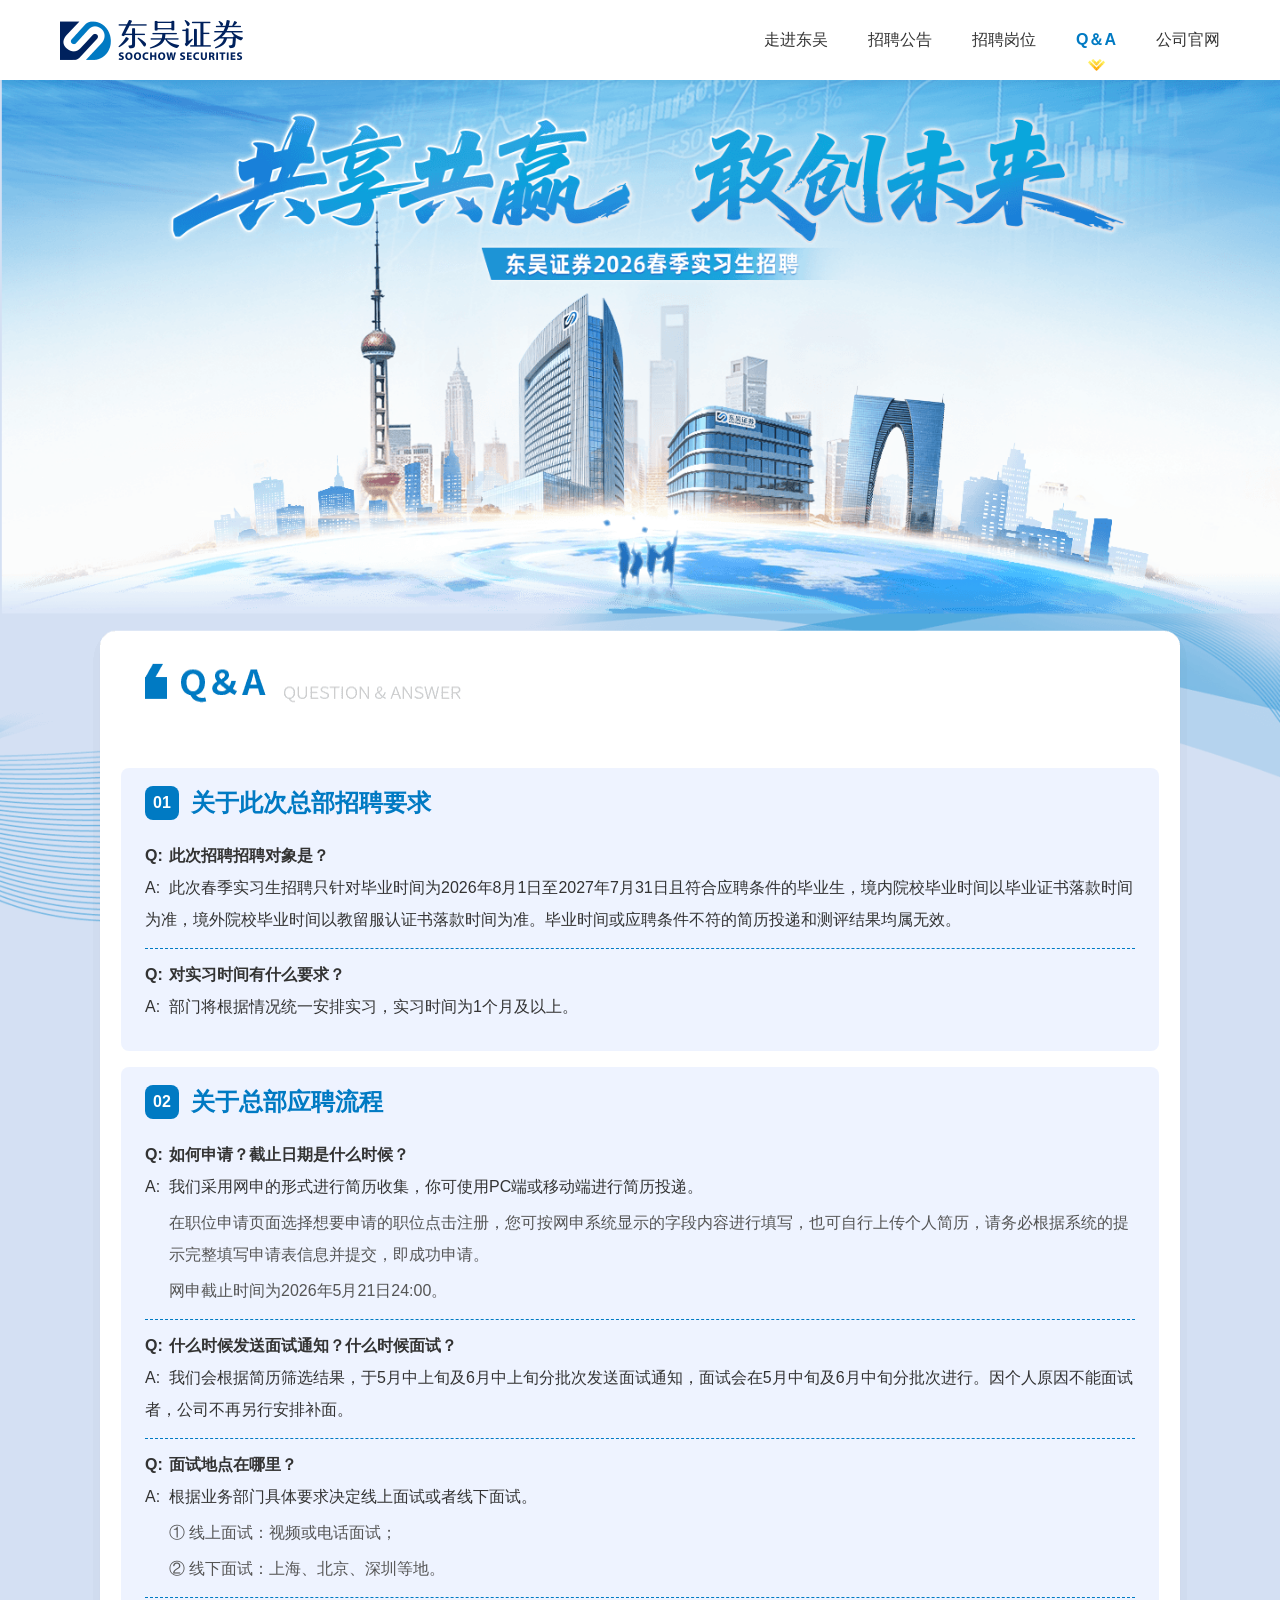
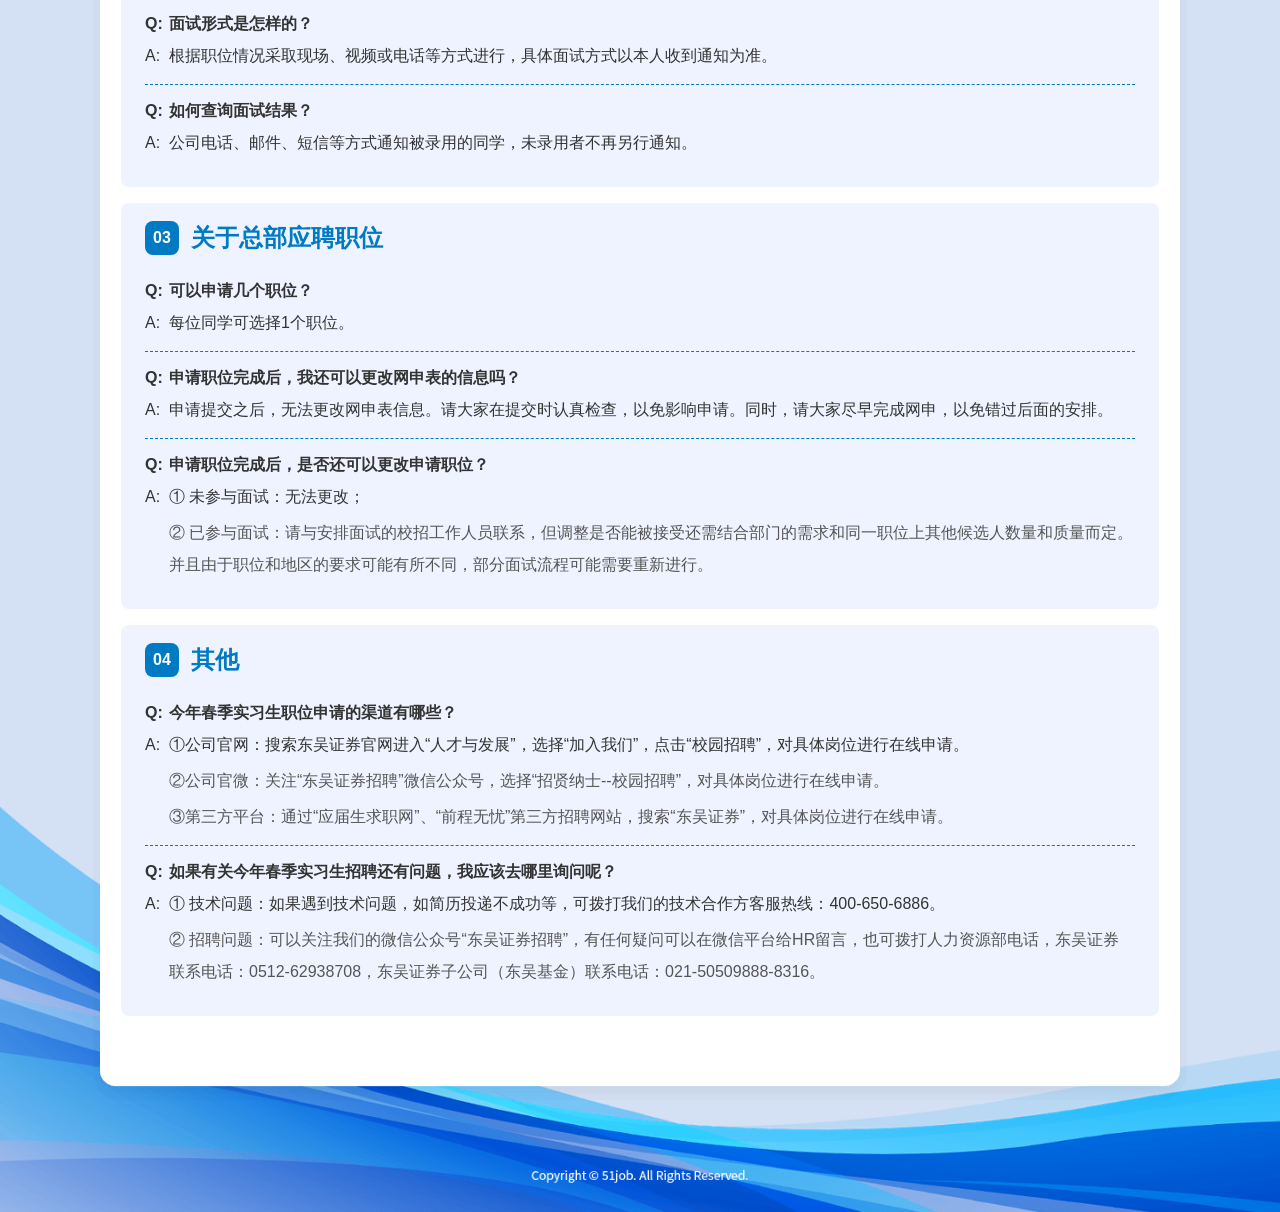
==== qa.html @ a9cffe61 "最终调整版本" ====
<!DOCTYPE html>
<html lang="zh-CN">

<head>
    <meta http-equiv="Content-Type" content="text/html; charset=utf-8" />
    <meta name="viewport" content="width=device-width, initial-scale=0.3">
    <title>Q & A - 东吴证券</title>
    <meta content="东吴证券2026校园招聘，前程无忧为您提供招聘公告、岗位信息、申请安排与校招动态。" name="description">
    <meta content="东吴证券,东吴证券校园招聘,2026校园招聘,前程无忧,招聘公告,招聘岗位,实习生,校招,求职,应聘" name="keywords">
    <meta http-equiv="expires" content="0">
    <meta http-equiv="pragma" content="no-cache">
    <meta http-equiv="cache-control" content="no-cache">
    <meta name="format-detection" content="telephone=no">
    <meta name="robots" content="all" />
    <meta http-equiv="cache-control" content="no-siteapp">
    <meta name="render" content="webkit|ie-comp|ie-stand">
    <meta http-equiv="x-ua-compatible" content="IE=edge,chrome=1">
    <script src="./wechat/jweixin-1.0.0.js"></script>
    <script src="./wechat/share.js"></script>
    <script type="text/javascript" src="js/init.js"></script>
    <style>
        * {
            margin: 0;
            padding: 0;
            box-sizing: border-box;
        }

        body {
            font-family: 'Source Han Sans SC', 'Noto Sans SC', 'Microsoft YaHei', sans-serif;
            background: #d4e0f3;
            min-width: 1200px;
        }

        img {
            display: block;
            margin: 0 auto;
        }

        /* 导航栏 */
        .navbar {
            width: 100%;
            height: 80px;
            background: #fff;
            display: flex;
            align-items: center;
            justify-content: space-between;
            padding: 0 60px;
            box-shadow: 0 2px 10px rgba(0, 0, 0, 0.05);
            position: relative;
            z-index: 100;
        }

        .nav-left {
            display: flex;
            align-items: center;
            gap: 30px;
        }

        .nav-menu {
            display: flex;
            gap: 40px;
        }

        .nav-item {
            display: block;
            font-size: 16px;
            color: #333;
            cursor: pointer;
            position: relative;
            padding: 10px 0;
            text-decoration: none;
        }

        .nav-item.active {
            color: #007AC3;
            font-weight: 600;
        }

        .nav-item.active::after {
            content: '';
            position: absolute;
            bottom: -10px;
            left: 50%;
            transform: translateX(-50%);
            width: 20px;
            height: 12px;
            background: url('./images/active_nav.png') no-repeat center;
            background-size: contain;
        }

        /* 通用区块样式 */
        .section {
            width: 100%;
            padding: 60px 0;
        }

        .qa-container {
            width: 1106px;
            height: 2080px;
            margin: 0 auto;
            background: url(./images/qa_bg.png) no-repeat center;
            background-size: 100% 100%;
        }

        .qa-content {
            width: 1038px;
            margin: 0 auto;
            padding-top: 142px;
        }

        .qa-card {
            background: rgba(238, 243, 255, 0.96);
            border-radius: 8px;
            padding: 18px 24px 16px;
            margin-bottom: 16px;
        }

        .qa-card-header {
            display: flex;
            align-items: center;
            gap: 12px;
            margin-bottom: 10px;
        }

        .qa-card-index {
            width: 34px;
            height: 34px;
            border-radius: 8px;
            background: #007AC3;
            color: #fff;
            font-size: 16px;
            font-weight: 700;
            display: inline-flex;
            align-items: center;
            justify-content: center;
            flex-shrink: 0;
        }

        .qa-card-title {
            color: #007AC3;
            font-size: 24px;
            font-weight: 700;
            line-height: 1.3;
        }

        .qa-item {
            padding: 10px 0 12px;
        }

        .qa-item+.qa-item {
            border-top: 1px dashed #007AC3;
        }

        .qa-row {
            color: #333;
            font-size: 16px;
            line-height: 32px;
            font-weight: 400;
        }

        .qa-item>.qa-row:first-of-type {
            font-weight: 700;
        }

        .qa-label {
            display: inline-block;
            min-width: 24px;
            color: #333;
        }

        .qa-note {
            margin-top: 4px;
            padding-left: 24px;
            color: #555;
            font-size: 16px;
            line-height: 32px;
            font-weight: 400;
        }

        /* Footer */
        .footer {
            position: relative;
            z-index: -1;
        }
    </style>
</head>

<body>
    <!-- 导航栏 -->
    <nav class="navbar">
        <div class="nav-left">
            <img src="./images/logo.png" alt="">
        </div>
        <div class="nav-menu">
            <a class="nav-item" href="./zjdongwu.html">走进东吴</a>
            <a class="nav-item" href="./zpgonggao.html">招聘公告</a>
            <a class="nav-item" href="./zpgangwei.html">招聘岗位</a>
            <a class="nav-item active" href="./qa.html">Q＆A</a>
            <a class="nav-item" href="http://www.dwzq.com.cn/" target="_blank" rel="noopener noreferrer"
                onclick="return handleOfficialSiteClick(event, this);">公司官网</a>
        </div>
    </nav>

    <!-- Banner - 整图 -->
    <section class="banner">
        <img src="./images/banner.png" alt="共享共赢 敢创未来" style="display:block;width: 100%; min-width: 1200px">
    </section>

    <!-- Q & A -->
    <section class="section" style="margin-top: -296px; padding: 0; position: relative; z-index: 10;">
        <div class="qa-container">
            <div class="qa-content">
                <div class="qa-card">
                    <div class="qa-card-header">
                        <span class="qa-card-index">01</span>
                        <h3 class="qa-card-title">关于此次总部招聘要求</h3>
                    </div>
                    <div class="qa-item">
                        <p class="qa-row"><span class="qa-label">Q:</span>此次招聘招聘对象是？</p>
                        <p class="qa-row"><span
                                class="qa-label">A:</span>此次春季实习生招聘只针对毕业时间为2026年8月1日至2027年7月31日且符合应聘条件的毕业生，境内院校毕业时间以毕业证书落款时间为准，境外院校毕业时间以教留服认证书落款时间为准。毕业时间或应聘条件不符的简历投递和测评结果均属无效。
                        </p>
                    </div>
                    <div class="qa-item">
                        <p class="qa-row"><span class="qa-label">Q:</span>对实习时间有什么要求？</p>
                        <p class="qa-row"><span class="qa-label">A:</span>部门将根据情况统一安排实习，实习时间为1个月及以上。</p>
                    </div>
                </div>

                <div class="qa-card">
                    <div class="qa-card-header">
                        <span class="qa-card-index">02</span>
                        <h3 class="qa-card-title">关于总部应聘流程</h3>
                    </div>
                    <div class="qa-item">
                        <p class="qa-row"><span class="qa-label">Q:</span>如何申请？截止日期是什么时候？</p>
                        <p class="qa-row"><span class="qa-label">A:</span>我们采用网申的形式进行简历收集，你可使用PC端或移动端进行简历投递。</p>
                        <p class="qa-note">
                            在职位申请页面选择想要申请的职位点击注册，您可按网申系统显示的字段内容进行填写，也可自行上传个人简历，请务必根据系统的提示完整填写申请表信息并提交，即成功申请。</p>
                        <p class="qa-note">网申截止时间为2026年5月21日24:00。</p>
                    </div>
                    <div class="qa-item">
                        <p class="qa-row"><span class="qa-label">Q:</span>什么时候发送面试通知？什么时候面试？</p>
                        <p class="qa-row"><span
                                class="qa-label">A:</span>我们会根据简历筛选结果，于5月中上旬及6月中上旬分批次发送面试通知，面试会在5月中旬及6月中旬分批次进行。因个人原因不能面试者，公司不再另行安排补面。
                        </p>
                    </div>
                    <div class="qa-item">
                        <p class="qa-row"><span class="qa-label">Q:</span>面试地点在哪里？</p>
                        <p class="qa-row"><span class="qa-label">A:</span>根据业务部门具体要求决定线上面试或者线下面试。</p>
                        <p class="qa-note">① 线上面试：视频或电话面试；</p>
                        <p class="qa-note">② 线下面试：上海、北京、深圳等地。</p>
                    </div>
                    <div class="qa-item">
                        <p class="qa-row"><span class="qa-label">Q:</span>面试形式是怎样的？</p>
                        <p class="qa-row"><span class="qa-label">A:</span>根据职位情况采取现场、视频或电话等方式进行，具体面试方式以本人收到通知为准。</p>
                    </div>
                    <div class="qa-item">
                        <p class="qa-row"><span class="qa-label">Q:</span>如何查询面试结果？</p>
                        <p class="qa-row"><span class="qa-label">A:</span>公司电话、邮件、短信等方式通知被录用的同学，未录用者不再另行通知。</p>
                    </div>
                </div>

                <div class="qa-card">
                    <div class="qa-card-header">
                        <span class="qa-card-index">03</span>
                        <h3 class="qa-card-title">关于总部应聘职位</h3>
                    </div>
                    <div class="qa-item">
                        <p class="qa-row"><span class="qa-label">Q:</span>可以申请几个职位？</p>
                        <p class="qa-row"><span class="qa-label">A:</span>每位同学可选择1个职位。</p>
                    </div>
                    <div class="qa-item">
                        <p class="qa-row"><span class="qa-label">Q:</span>申请职位完成后，我还可以更改网申表的信息吗？</p>
                        <p class="qa-row"><span
                                class="qa-label">A:</span>申请提交之后，无法更改网申表信息。请大家在提交时认真检查，以免影响申请。同时，请大家尽早完成网申，以免错过后面的安排。
                        </p>
                    </div>
                    <div class="qa-item">
                        <p class="qa-row"><span class="qa-label">Q:</span>申请职位完成后，是否还可以更改申请职位？</p>
                        <p class="qa-row"><span class="qa-label">A:</span>① 未参与面试：无法更改；</p>
                        <p class="qa-note">②
                            已参与面试：请与安排面试的校招工作人员联系，但调整是否能被接受还需结合部门的需求和同一职位上其他候选人数量和质量而定。并且由于职位和地区的要求可能有所不同，部分面试流程可能需要重新进行。
                        </p>
                    </div>
                </div>

                <div class="qa-card">
                    <div class="qa-card-header">
                        <span class="qa-card-index">04</span>
                        <h3 class="qa-card-title">其他</h3>
                    </div>
                    <div class="qa-item">
                        <p class="qa-row"><span class="qa-label">Q:</span>今年春季实习生职位申请的渠道有哪些？</p>
                        <p class="qa-row"><span
                                class="qa-label">A:</span>①公司官网：搜索东吴证券官网进入“人才与发展”，选择“加入我们”，点击“校园招聘”，对具体岗位进行在线申请。</p>
                        <p class="qa-note">②公司官微：关注“东吴证券招聘”微信公众号，选择“招贤纳士--校园招聘”，对具体岗位进行在线申请。</p>
                        <p class="qa-note">③第三方平台：通过“应届生求职网”、“前程无忧”第三方招聘网站，搜索“东吴证券”，对具体岗位进行在线申请。</p>
                    </div>
                    <div class="qa-item">
                        <p class="qa-row"><span class="qa-label">Q:</span>如果有关今年春季实习生招聘还有问题，我应该去哪里询问呢？</p>
                        <p class="qa-row"><span class="qa-label">A:</span>①
                            技术问题：如果遇到技术问题，如简历投递不成功等，可拨打我们的技术合作方客服热线：400-650-6886。</p>
                        <p class="qa-note">②
                            招聘问题：可以关注我们的微信公众号“东吴证券招聘”，有任何疑问可以在微信平台给HR留言，也可拨打人力资源部电话，东吴证券联系电话：0512-62938708，东吴证券子公司（东吴基金）联系电话：021-50509888-8316。
                        </p>
                    </div>
                </div>
            </div>
        </div>
    </section>

    <!-- Footer -->
    <footer class="footer" style="margin-top: -300px;">
        <img src="./images/footer.png" alt="" style="display:block; width: 100%;">
    </footer>
    <script>
        function handleOfficialSiteClick(event, link) {
            event.preventDefault();
            if (window.confirm('您即将离开本站，前往外部网站“公司官网”，是否继续？')) {
                window.open(link.href, '_blank', 'noopener');
            }
            return false;
        }
    </script>
</body>

</html>
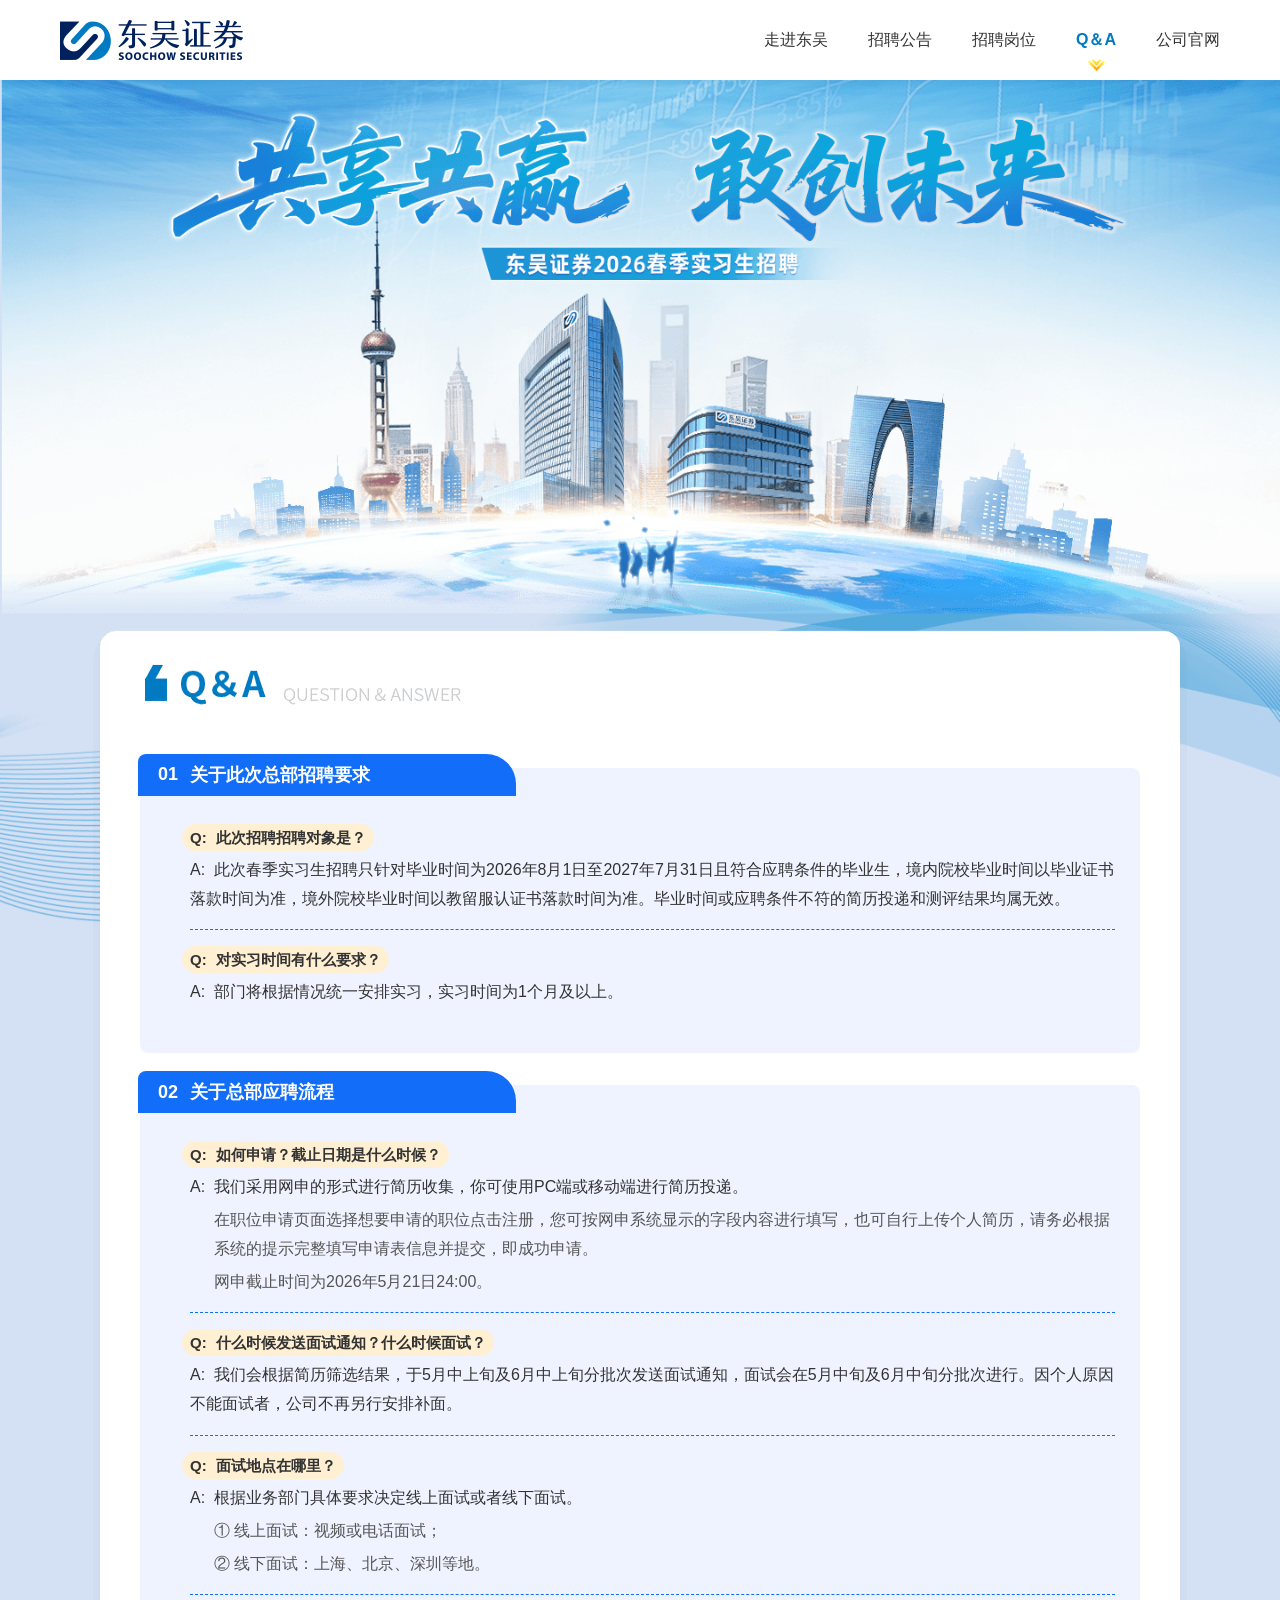
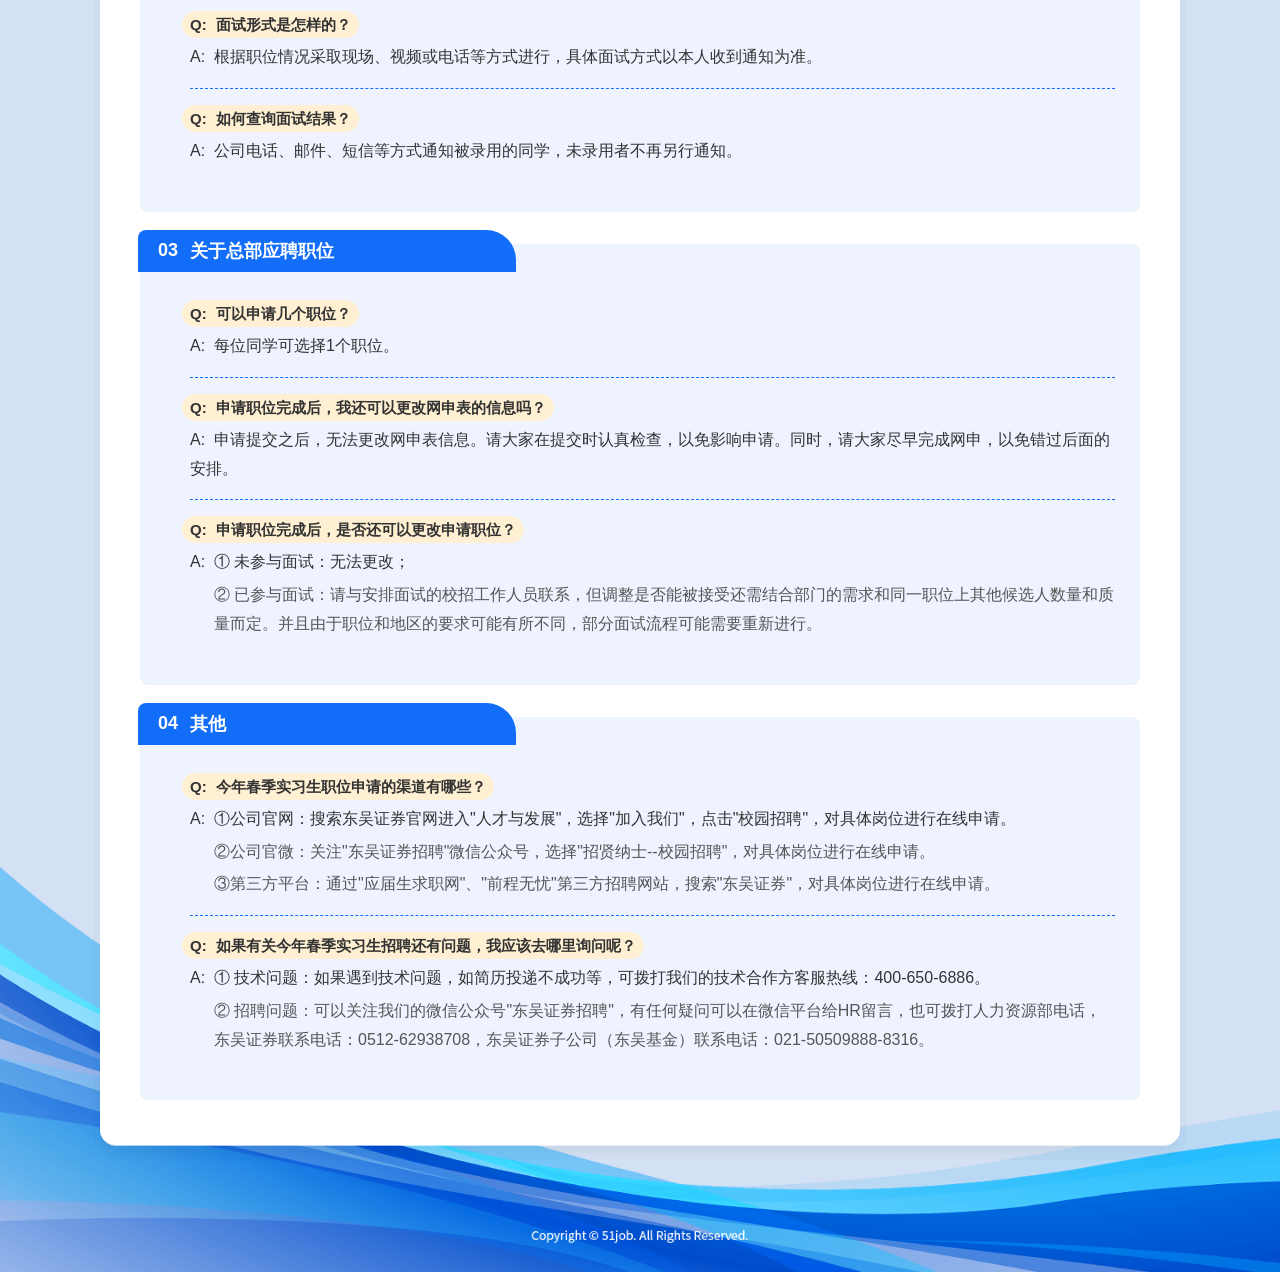
==== commit d9775a8c: "qa 修改完成" ====
--- a/qa.html
+++ b/qa.html
@@ -96,76 +96,99 @@
 
         .qa-container {
             width: 1106px;
-            height: 2080px;
+            height: 2140px;
             margin: 0 auto;
             background: url(./images/qa_bg.png) no-repeat center;
             background-size: 100% 100%;
         }
 
         .qa-content {
-            width: 1038px;
+            width: 1000px;
             margin: 0 auto;
             padding-top: 142px;
         }
 
         .qa-card {
             background: rgba(238, 243, 255, 0.96);
-            border-radius: 8px;
-            padding: 18px 24px 16px;
-            margin-bottom: 16px;
+            border-radius: 0 8px 8px 8px;
+            padding: 40px 25px 30px 50px;
+            margin-bottom: 32px;
+            position: relative;
         }
 
         .qa-card-header {
+            position: absolute;
+            top: -14px;
+            left: -2px;
+            width: 378px;
+            height: 42px;
             display: flex;
             align-items: center;
             gap: 12px;
-            margin-bottom: 10px;
+            padding: 0 20px;
+            background: #126ef9;
+            border-radius: 8px 30px 0 0;
         }
 
         .qa-card-index {
-            width: 34px;
-            height: 34px;
-            border-radius: 8px;
-            background: #007AC3;
             color: #fff;
+            font-size: 18px;
+            font-weight: 700;
+            flex-shrink: 0;
+        }
+
+        .qa-card-title {
+            color: #fff;
+            font-size: 18px;
+            font-weight: 700;
+            line-height: 1;
+        }
+
+        .qa-card-body {
+            padding: 0;
+        }
+
+        .qa-item {
+            padding: 16px 0;
+        }
+
+        .qa-item+.qa-item {
+            border-top: 1px dashed #126ef9;
+        }
+
+        .qa-row {
+            color: #333333;
             font-size: 16px;
-            font-weight: 700;
+            line-height: 1.8;
+            font-weight: 400;
+        }
+
+        .qa-question {
+            transform: translateX(-8px);
             display: inline-flex;
             align-items: center;
-            justify-content: center;
-            flex-shrink: 0;
-        }
-
-        .qa-card-title {
-            color: #007AC3;
-            font-size: 24px;
-            font-weight: 700;
-            line-height: 1.3;
-        }
-
-        .qa-item {
-            padding: 10px 0 12px;
-        }
-
-        .qa-item+.qa-item {
-            border-top: 1px dashed #007AC3;
-        }
-
-        .qa-row {
-            color: #333;
-            font-size: 16px;
-            line-height: 32px;
-            font-weight: 400;
-        }
-
-        .qa-item>.qa-row:first-of-type {
-            font-weight: 700;
+            gap: 6px;
+            background: #fff0d3;
+            border-radius: 16px;
+            padding: 0px 8px;
+            font-weight: 600;
+            color: #333333;
+            font-size: 15px;
+            margin-bottom: 5px;
+        }
+
+        .qa-answer {
+            padding-left: 0;
         }
 
         .qa-label {
             display: inline-block;
-            min-width: 24px;
-            color: #333;
+            min-width: 20px;
+            color: inherit;
+        }
+
+        .qa-answer .qa-label {
+            margin-right: 4px
         }
 
         .qa-note {
@@ -173,7 +196,7 @@
             padding-left: 24px;
             color: #555;
             font-size: 16px;
-            line-height: 32px;
+            line-height: 1.8;
             font-weight: 400;
         }
 
@@ -215,15 +238,17 @@
                         <span class="qa-card-index">01</span>
                         <h3 class="qa-card-title">关于此次总部招聘要求</h3>
                     </div>
-                    <div class="qa-item">
-                        <p class="qa-row"><span class="qa-label">Q:</span>此次招聘招聘对象是？</p>
-                        <p class="qa-row"><span
-                                class="qa-label">A:</span>此次春季实习生招聘只针对毕业时间为2026年8月1日至2027年7月31日且符合应聘条件的毕业生，境内院校毕业时间以毕业证书落款时间为准，境外院校毕业时间以教留服认证书落款时间为准。毕业时间或应聘条件不符的简历投递和测评结果均属无效。
-                        </p>
-                    </div>
-                    <div class="qa-item">
-                        <p class="qa-row"><span class="qa-label">Q:</span>对实习时间有什么要求？</p>
-                        <p class="qa-row"><span class="qa-label">A:</span>部门将根据情况统一安排实习，实习时间为1个月及以上。</p>
+                    <div class="qa-card-body">
+                        <div class="qa-item">
+                            <p class="qa-row qa-question"><span class="qa-label">Q:</span>此次招聘招聘对象是？</p>
+                            <p class="qa-row qa-answer"><span
+                                    class="qa-label">A:</span>此次春季实习生招聘只针对毕业时间为2026年8月1日至2027年7月31日且符合应聘条件的毕业生，境内院校毕业时间以毕业证书落款时间为准，境外院校毕业时间以教留服认证书落款时间为准。毕业时间或应聘条件不符的简历投递和测评结果均属无效。
+                            </p>
+                        </div>
+                        <div class="qa-item">
+                            <p class="qa-row qa-question"><span class="qa-label">Q:</span>对实习时间有什么要求？</p>
+                            <p class="qa-row qa-answer"><span class="qa-label">A:</span>部门将根据情况统一安排实习，实习时间为1个月及以上。</p>
+                        </div>
                     </div>
                 </div>
 
@@ -232,32 +257,37 @@
                         <span class="qa-card-index">02</span>
                         <h3 class="qa-card-title">关于总部应聘流程</h3>
                     </div>
-                    <div class="qa-item">
-                        <p class="qa-row"><span class="qa-label">Q:</span>如何申请？截止日期是什么时候？</p>
-                        <p class="qa-row"><span class="qa-label">A:</span>我们采用网申的形式进行简历收集，你可使用PC端或移动端进行简历投递。</p>
-                        <p class="qa-note">
-                            在职位申请页面选择想要申请的职位点击注册，您可按网申系统显示的字段内容进行填写，也可自行上传个人简历，请务必根据系统的提示完整填写申请表信息并提交，即成功申请。</p>
-                        <p class="qa-note">网申截止时间为2026年5月21日24:00。</p>
-                    </div>
-                    <div class="qa-item">
-                        <p class="qa-row"><span class="qa-label">Q:</span>什么时候发送面试通知？什么时候面试？</p>
-                        <p class="qa-row"><span
-                                class="qa-label">A:</span>我们会根据简历筛选结果，于5月中上旬及6月中上旬分批次发送面试通知，面试会在5月中旬及6月中旬分批次进行。因个人原因不能面试者，公司不再另行安排补面。
-                        </p>
-                    </div>
-                    <div class="qa-item">
-                        <p class="qa-row"><span class="qa-label">Q:</span>面试地点在哪里？</p>
-                        <p class="qa-row"><span class="qa-label">A:</span>根据业务部门具体要求决定线上面试或者线下面试。</p>
-                        <p class="qa-note">① 线上面试：视频或电话面试；</p>
-                        <p class="qa-note">② 线下面试：上海、北京、深圳等地。</p>
-                    </div>
-                    <div class="qa-item">
-                        <p class="qa-row"><span class="qa-label">Q:</span>面试形式是怎样的？</p>
-                        <p class="qa-row"><span class="qa-label">A:</span>根据职位情况采取现场、视频或电话等方式进行，具体面试方式以本人收到通知为准。</p>
-                    </div>
-                    <div class="qa-item">
-                        <p class="qa-row"><span class="qa-label">Q:</span>如何查询面试结果？</p>
-                        <p class="qa-row"><span class="qa-label">A:</span>公司电话、邮件、短信等方式通知被录用的同学，未录用者不再另行通知。</p>
+                    <div class="qa-card-body">
+                        <div class="qa-item">
+                            <p class="qa-row qa-question"><span class="qa-label">Q:</span>如何申请？截止日期是什么时候？</p>
+                            <p class="qa-row qa-answer"><span
+                                    class="qa-label">A:</span>我们采用网申的形式进行简历收集，你可使用PC端或移动端进行简历投递。</p>
+                            <p class="qa-note">
+                                在职位申请页面选择想要申请的职位点击注册，您可按网申系统显示的字段内容进行填写，也可自行上传个人简历，请务必根据系统的提示完整填写申请表信息并提交，即成功申请。</p>
+                            <p class="qa-note">网申截止时间为2026年5月21日24:00。</p>
+                        </div>
+                        <div class="qa-item">
+                            <p class="qa-row qa-question"><span class="qa-label">Q:</span>什么时候发送面试通知？什么时候面试？</p>
+                            <p class="qa-row qa-answer"><span
+                                    class="qa-label">A:</span>我们会根据简历筛选结果，于5月中上旬及6月中上旬分批次发送面试通知，面试会在5月中旬及6月中旬分批次进行。因个人原因不能面试者，公司不再另行安排补面。
+                            </p>
+                        </div>
+                        <div class="qa-item">
+                            <p class="qa-row qa-question"><span class="qa-label">Q:</span>面试地点在哪里？</p>
+                            <p class="qa-row qa-answer"><span class="qa-label">A:</span>根据业务部门具体要求决定线上面试或者线下面试。</p>
+                            <p class="qa-note">① 线上面试：视频或电话面试；</p>
+                            <p class="qa-note">② 线下面试：上海、北京、深圳等地。</p>
+                        </div>
+                        <div class="qa-item">
+                            <p class="qa-row qa-question"><span class="qa-label">Q:</span>面试形式是怎样的？</p>
+                            <p class="qa-row qa-answer"><span
+                                    class="qa-label">A:</span>根据职位情况采取现场、视频或电话等方式进行，具体面试方式以本人收到通知为准。</p>
+                        </div>
+                        <div class="qa-item">
+                            <p class="qa-row qa-question"><span class="qa-label">Q:</span>如何查询面试结果？</p>
+                            <p class="qa-row qa-answer"><span
+                                    class="qa-label">A:</span>公司电话、邮件、短信等方式通知被录用的同学，未录用者不再另行通知。</p>
+                        </div>
                     </div>
                 </div>
 
@@ -266,22 +296,24 @@
                         <span class="qa-card-index">03</span>
                         <h3 class="qa-card-title">关于总部应聘职位</h3>
                     </div>
-                    <div class="qa-item">
-                        <p class="qa-row"><span class="qa-label">Q:</span>可以申请几个职位？</p>
-                        <p class="qa-row"><span class="qa-label">A:</span>每位同学可选择1个职位。</p>
-                    </div>
-                    <div class="qa-item">
-                        <p class="qa-row"><span class="qa-label">Q:</span>申请职位完成后，我还可以更改网申表的信息吗？</p>
-                        <p class="qa-row"><span
-                                class="qa-label">A:</span>申请提交之后，无法更改网申表信息。请大家在提交时认真检查，以免影响申请。同时，请大家尽早完成网申，以免错过后面的安排。
-                        </p>
-                    </div>
-                    <div class="qa-item">
-                        <p class="qa-row"><span class="qa-label">Q:</span>申请职位完成后，是否还可以更改申请职位？</p>
-                        <p class="qa-row"><span class="qa-label">A:</span>① 未参与面试：无法更改；</p>
-                        <p class="qa-note">②
-                            已参与面试：请与安排面试的校招工作人员联系，但调整是否能被接受还需结合部门的需求和同一职位上其他候选人数量和质量而定。并且由于职位和地区的要求可能有所不同，部分面试流程可能需要重新进行。
-                        </p>
+                    <div class="qa-card-body">
+                        <div class="qa-item">
+                            <p class="qa-row qa-question"><span class="qa-label">Q:</span>可以申请几个职位？</p>
+                            <p class="qa-row qa-answer"><span class="qa-label">A:</span>每位同学可选择1个职位。</p>
+                        </div>
+                        <div class="qa-item">
+                            <p class="qa-row qa-question"><span class="qa-label">Q:</span>申请职位完成后，我还可以更改网申表的信息吗？</p>
+                            <p class="qa-row qa-answer"><span
+                                    class="qa-label">A:</span>申请提交之后，无法更改网申表信息。请大家在提交时认真检查，以免影响申请。同时，请大家尽早完成网申，以免错过后面的安排。
+                            </p>
+                        </div>
+                        <div class="qa-item">
+                            <p class="qa-row qa-question"><span class="qa-label">Q:</span>申请职位完成后，是否还可以更改申请职位？</p>
+                            <p class="qa-row qa-answer"><span class="qa-label">A:</span>① 未参与面试：无法更改；</p>
+                            <p class="qa-note">②
+                                已参与面试：请与安排面试的校招工作人员联系，但调整是否能被接受还需结合部门的需求和同一职位上其他候选人数量和质量而定。并且由于职位和地区的要求可能有所不同，部分面试流程可能需要重新进行。
+                            </p>
+                        </div>
                     </div>
                 </div>
 
@@ -290,20 +322,23 @@
                         <span class="qa-card-index">04</span>
                         <h3 class="qa-card-title">其他</h3>
                     </div>
-                    <div class="qa-item">
-                        <p class="qa-row"><span class="qa-label">Q:</span>今年春季实习生职位申请的渠道有哪些？</p>
-                        <p class="qa-row"><span
-                                class="qa-label">A:</span>①公司官网：搜索东吴证券官网进入“人才与发展”，选择“加入我们”，点击“校园招聘”，对具体岗位进行在线申请。</p>
-                        <p class="qa-note">②公司官微：关注“东吴证券招聘”微信公众号，选择“招贤纳士--校园招聘”，对具体岗位进行在线申请。</p>
-                        <p class="qa-note">③第三方平台：通过“应届生求职网”、“前程无忧”第三方招聘网站，搜索“东吴证券”，对具体岗位进行在线申请。</p>
-                    </div>
-                    <div class="qa-item">
-                        <p class="qa-row"><span class="qa-label">Q:</span>如果有关今年春季实习生招聘还有问题，我应该去哪里询问呢？</p>
-                        <p class="qa-row"><span class="qa-label">A:</span>①
-                            技术问题：如果遇到技术问题，如简历投递不成功等，可拨打我们的技术合作方客服热线：400-650-6886。</p>
-                        <p class="qa-note">②
-                            招聘问题：可以关注我们的微信公众号“东吴证券招聘”，有任何疑问可以在微信平台给HR留言，也可拨打人力资源部电话，东吴证券联系电话：0512-62938708，东吴证券子公司（东吴基金）联系电话：021-50509888-8316。
-                        </p>
+                    <div class="qa-card-body">
+                        <div class="qa-item">
+                            <p class="qa-row qa-question"><span class="qa-label">Q:</span>今年春季实习生职位申请的渠道有哪些？</p>
+                            <p class="qa-row qa-answer"><span
+                                    class="qa-label">A:</span>①公司官网：搜索东吴证券官网进入"人才与发展"，选择"加入我们"，点击"校园招聘"，对具体岗位进行在线申请。</p>
+                            <p class="qa-note">②公司官微：关注"东吴证券招聘"微信公众号，选择"招贤纳士--校园招聘"，对具体岗位进行在线申请。</p>
+                            <p class="qa-note">③第三方平台：通过"应届生求职网"、"前程无忧"第三方招聘网站，搜索"东吴证券"，对具体岗位进行在线申请。</p>
+                        </div>
+                        <div class="qa-item">
+                            <p class="qa-row qa-question"><span class="qa-label">Q:</span>如果有关今年春季实习生招聘还有问题，我应该去哪里询问呢？
+                            </p>
+                            <p class="qa-row qa-answer"><span class="qa-label">A:</span>①
+                                技术问题：如果遇到技术问题，如简历投递不成功等，可拨打我们的技术合作方客服热线：400-650-6886。</p>
+                            <p class="qa-note">②
+                                招聘问题：可以关注我们的微信公众号"东吴证券招聘"，有任何疑问可以在微信平台给HR留言，也可拨打人力资源部电话，东吴证券联系电话：0512-62938708，东吴证券子公司（东吴基金）联系电话：021-50509888-8316。
+                            </p>
+                        </div>
                     </div>
                 </div>
             </div>
@@ -317,7 +352,7 @@
     <script>
         function handleOfficialSiteClick(event, link) {
             event.preventDefault();
-            if (window.confirm('您即将离开本站，前往外部网站“公司官网”，是否继续？')) {
+            if (window.confirm('您即将离开本站，前往外部网站"公司官网"，是否继续？')) {
                 window.open(link.href, '_blank', 'noopener');
             }
             return false;
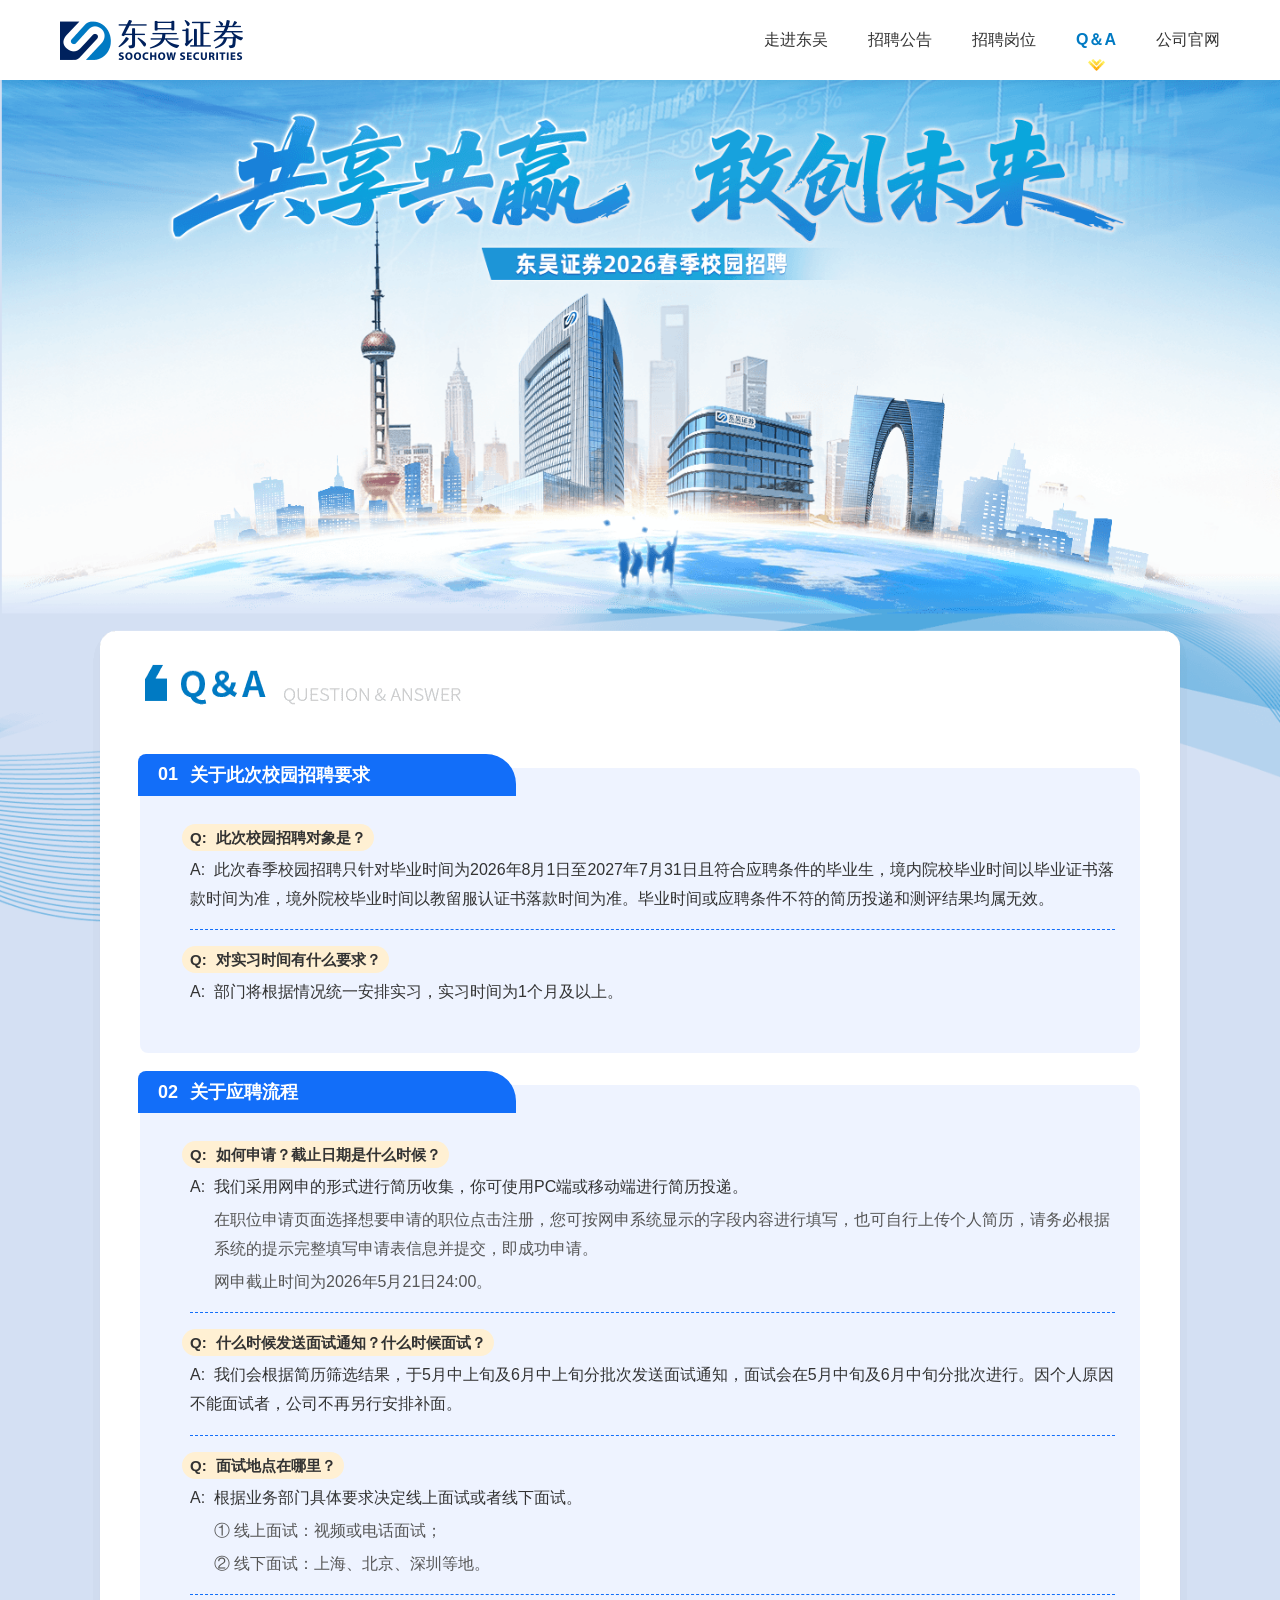
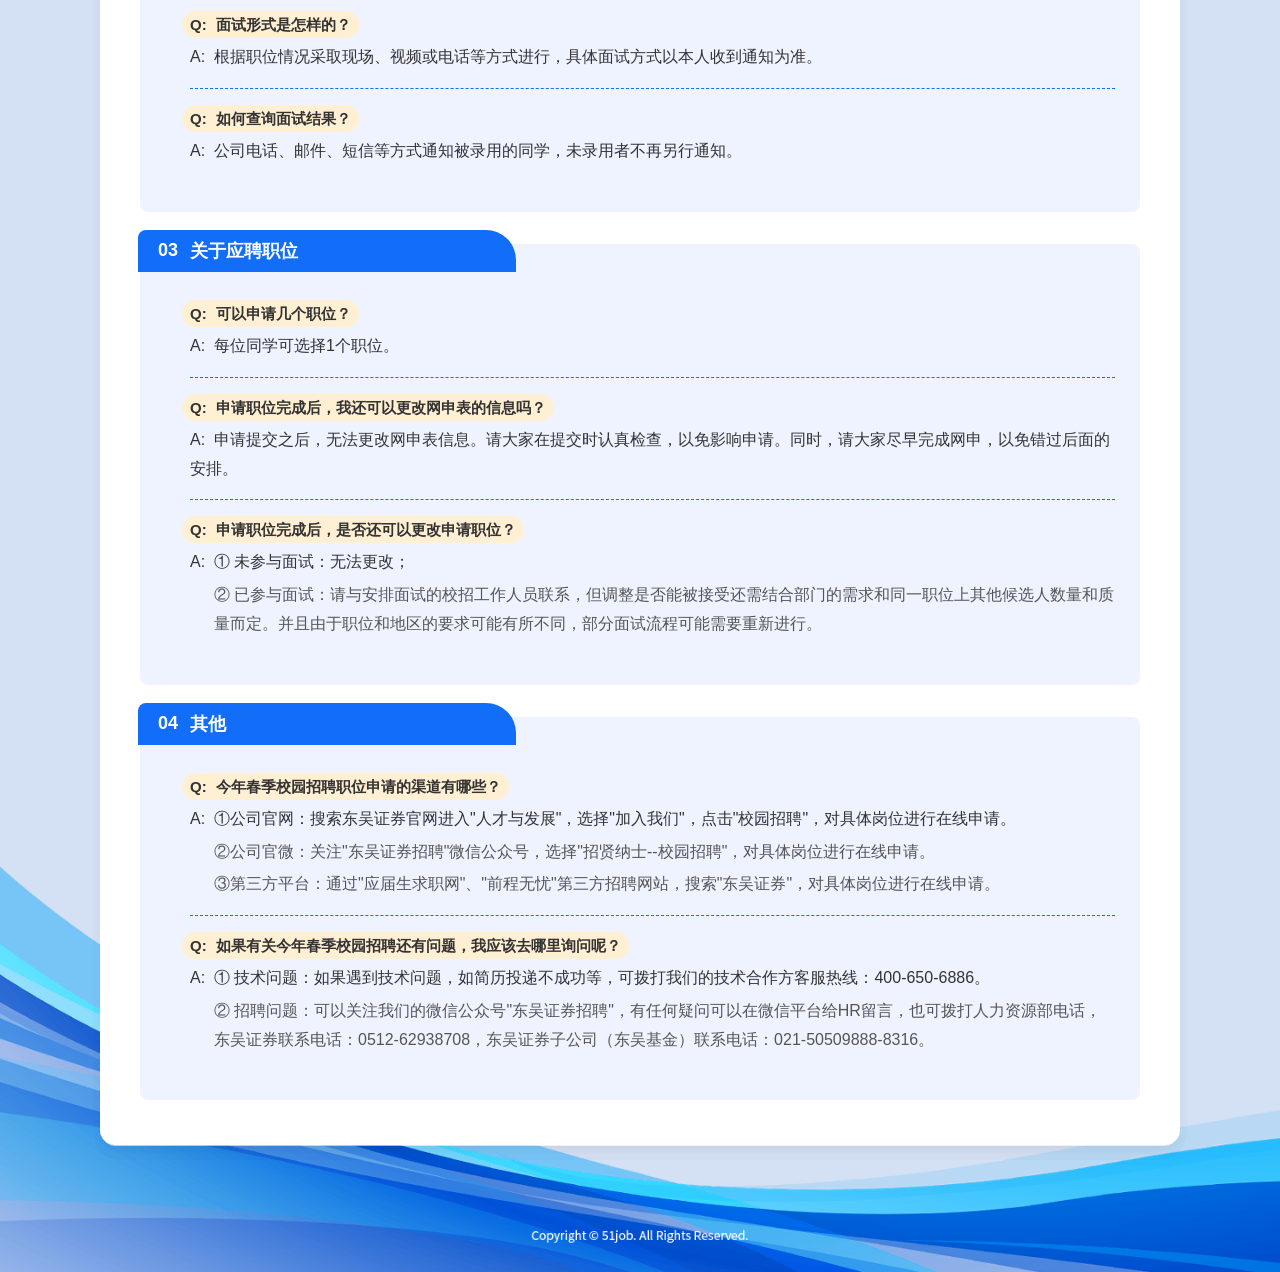
==== commit 0274d4d1: "更新图片文件名和Q&A文案 - 图片文件名变更：banner.png → banner_1.png, pc_enter.png → pc_enter_1.png, mobile_enter.png →" ====
--- a/qa.html
+++ b/qa.html
@@ -226,7 +226,7 @@
 
     <!-- Banner - 整图 -->
     <section class="banner">
-        <img src="./images/banner.png" alt="共享共赢 敢创未来" style="display:block;width: 100%; min-width: 1200px">
+        <img src="./images/banner_1.png" alt="共享共赢 敢创未来" style="display:block;width: 100%; min-width: 1200px">
     </section>
 
     <!-- Q & A -->
@@ -236,13 +236,13 @@
                 <div class="qa-card">
                     <div class="qa-card-header">
                         <span class="qa-card-index">01</span>
-                        <h3 class="qa-card-title">关于此次总部招聘要求</h3>
+                        <h3 class="qa-card-title">关于此次校园招聘要求</h3>
                     </div>
                     <div class="qa-card-body">
                         <div class="qa-item">
-                            <p class="qa-row qa-question"><span class="qa-label">Q:</span>此次招聘招聘对象是？</p>
-                            <p class="qa-row qa-answer"><span
-                                    class="qa-label">A:</span>此次春季实习生招聘只针对毕业时间为2026年8月1日至2027年7月31日且符合应聘条件的毕业生，境内院校毕业时间以毕业证书落款时间为准，境外院校毕业时间以教留服认证书落款时间为准。毕业时间或应聘条件不符的简历投递和测评结果均属无效。
+                            <p class="qa-row qa-question"><span class="qa-label">Q:</span>此次校园招聘对象是？</p>
+                            <p class="qa-row qa-answer"><span
+                                    class="qa-label">A:</span>此次春季校园招聘只针对毕业时间为2026年8月1日至2027年7月31日且符合应聘条件的毕业生，境内院校毕业时间以毕业证书落款时间为准，境外院校毕业时间以教留服认证书落款时间为准。毕业时间或应聘条件不符的简历投递和测评结果均属无效。
                             </p>
                         </div>
                         <div class="qa-item">
@@ -255,7 +255,7 @@
                 <div class="qa-card">
                     <div class="qa-card-header">
                         <span class="qa-card-index">02</span>
-                        <h3 class="qa-card-title">关于总部应聘流程</h3>
+                        <h3 class="qa-card-title">关于应聘流程</h3>
                     </div>
                     <div class="qa-card-body">
                         <div class="qa-item">
@@ -294,7 +294,7 @@
                 <div class="qa-card">
                     <div class="qa-card-header">
                         <span class="qa-card-index">03</span>
-                        <h3 class="qa-card-title">关于总部应聘职位</h3>
+                        <h3 class="qa-card-title">关于应聘职位</h3>
                     </div>
                     <div class="qa-card-body">
                         <div class="qa-item">
@@ -324,14 +324,14 @@
                     </div>
                     <div class="qa-card-body">
                         <div class="qa-item">
-                            <p class="qa-row qa-question"><span class="qa-label">Q:</span>今年春季实习生职位申请的渠道有哪些？</p>
+                            <p class="qa-row qa-question"><span class="qa-label">Q:</span>今年春季校园招聘职位申请的渠道有哪些？</p>
                             <p class="qa-row qa-answer"><span
                                     class="qa-label">A:</span>①公司官网：搜索东吴证券官网进入"人才与发展"，选择"加入我们"，点击"校园招聘"，对具体岗位进行在线申请。</p>
                             <p class="qa-note">②公司官微：关注"东吴证券招聘"微信公众号，选择"招贤纳士--校园招聘"，对具体岗位进行在线申请。</p>
                             <p class="qa-note">③第三方平台：通过"应届生求职网"、"前程无忧"第三方招聘网站，搜索"东吴证券"，对具体岗位进行在线申请。</p>
                         </div>
                         <div class="qa-item">
-                            <p class="qa-row qa-question"><span class="qa-label">Q:</span>如果有关今年春季实习生招聘还有问题，我应该去哪里询问呢？
+                            <p class="qa-row qa-question"><span class="qa-label">Q:</span>如果有关今年春季校园招聘还有问题，我应该去哪里询问呢？
                             </p>
                             <p class="qa-row qa-answer"><span class="qa-label">A:</span>①
                                 技术问题：如果遇到技术问题，如简历投递不成功等，可拨打我们的技术合作方客服热线：400-650-6886。</p>
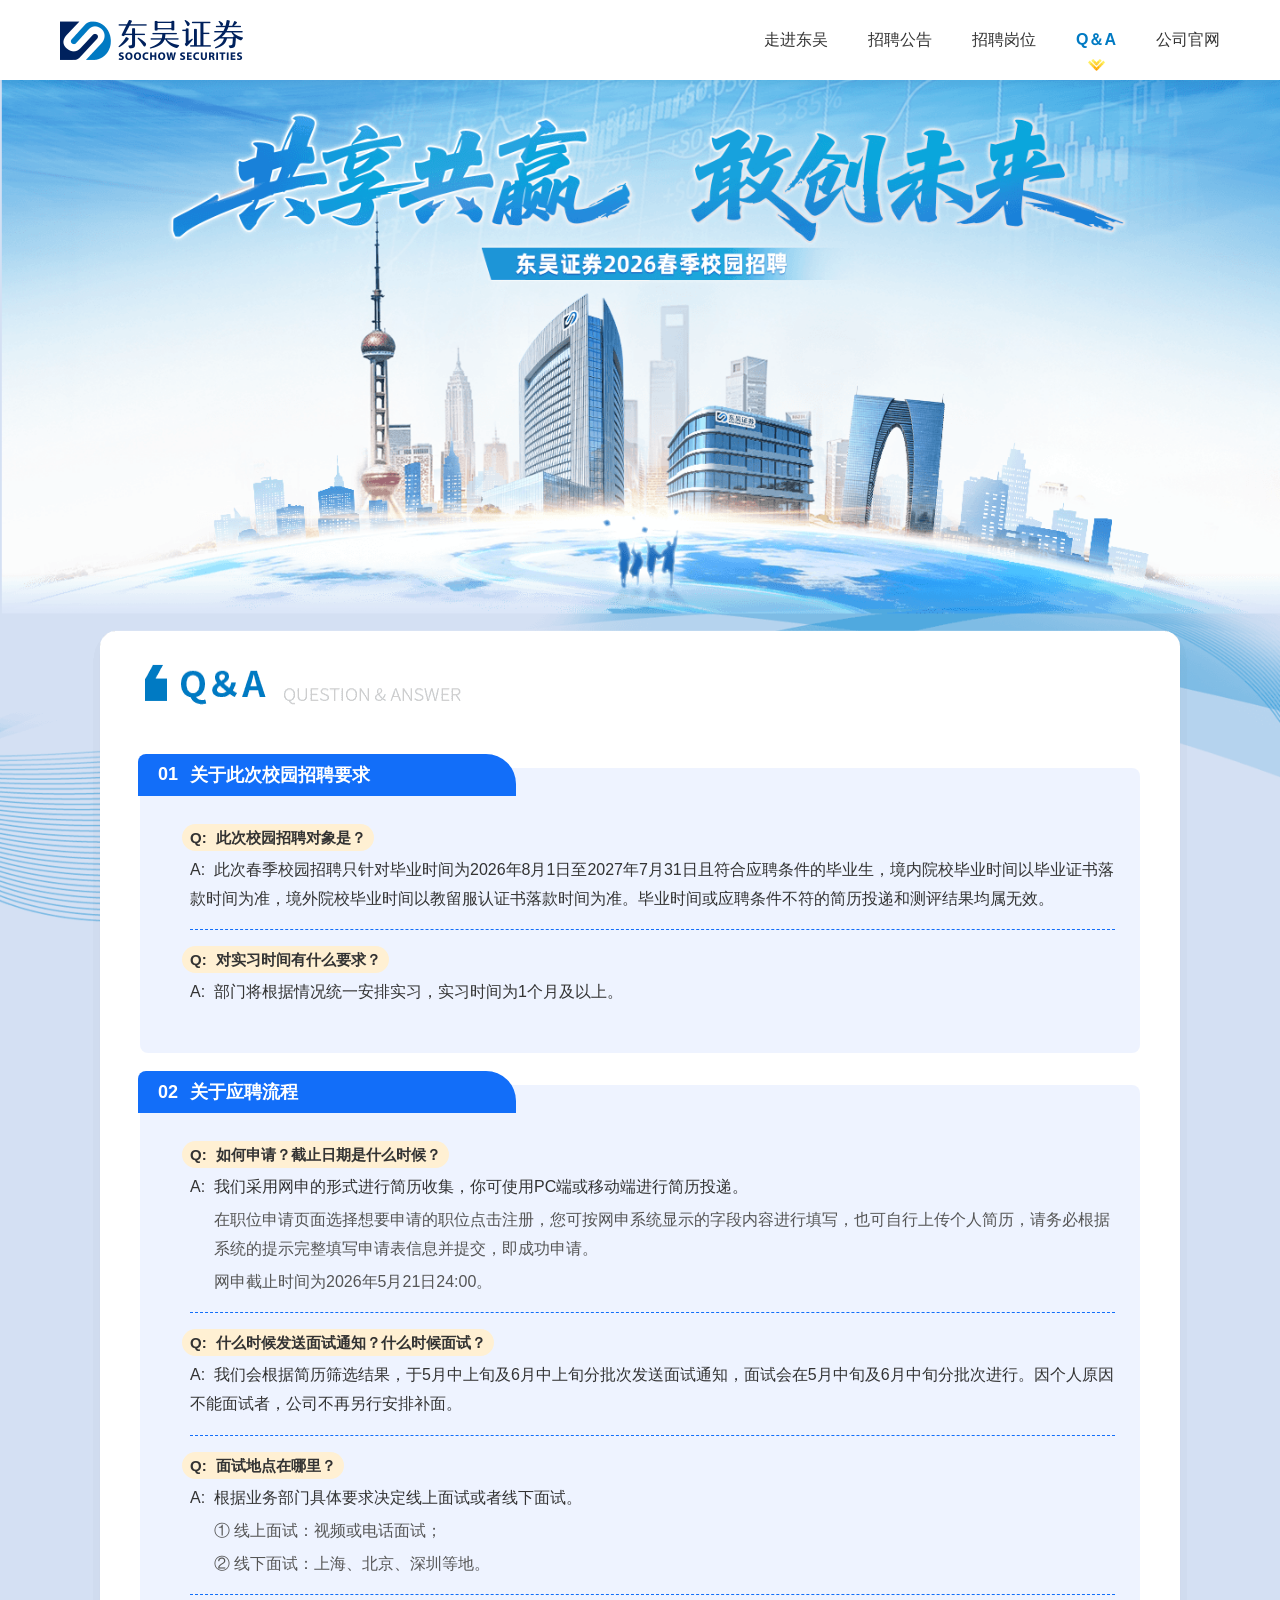
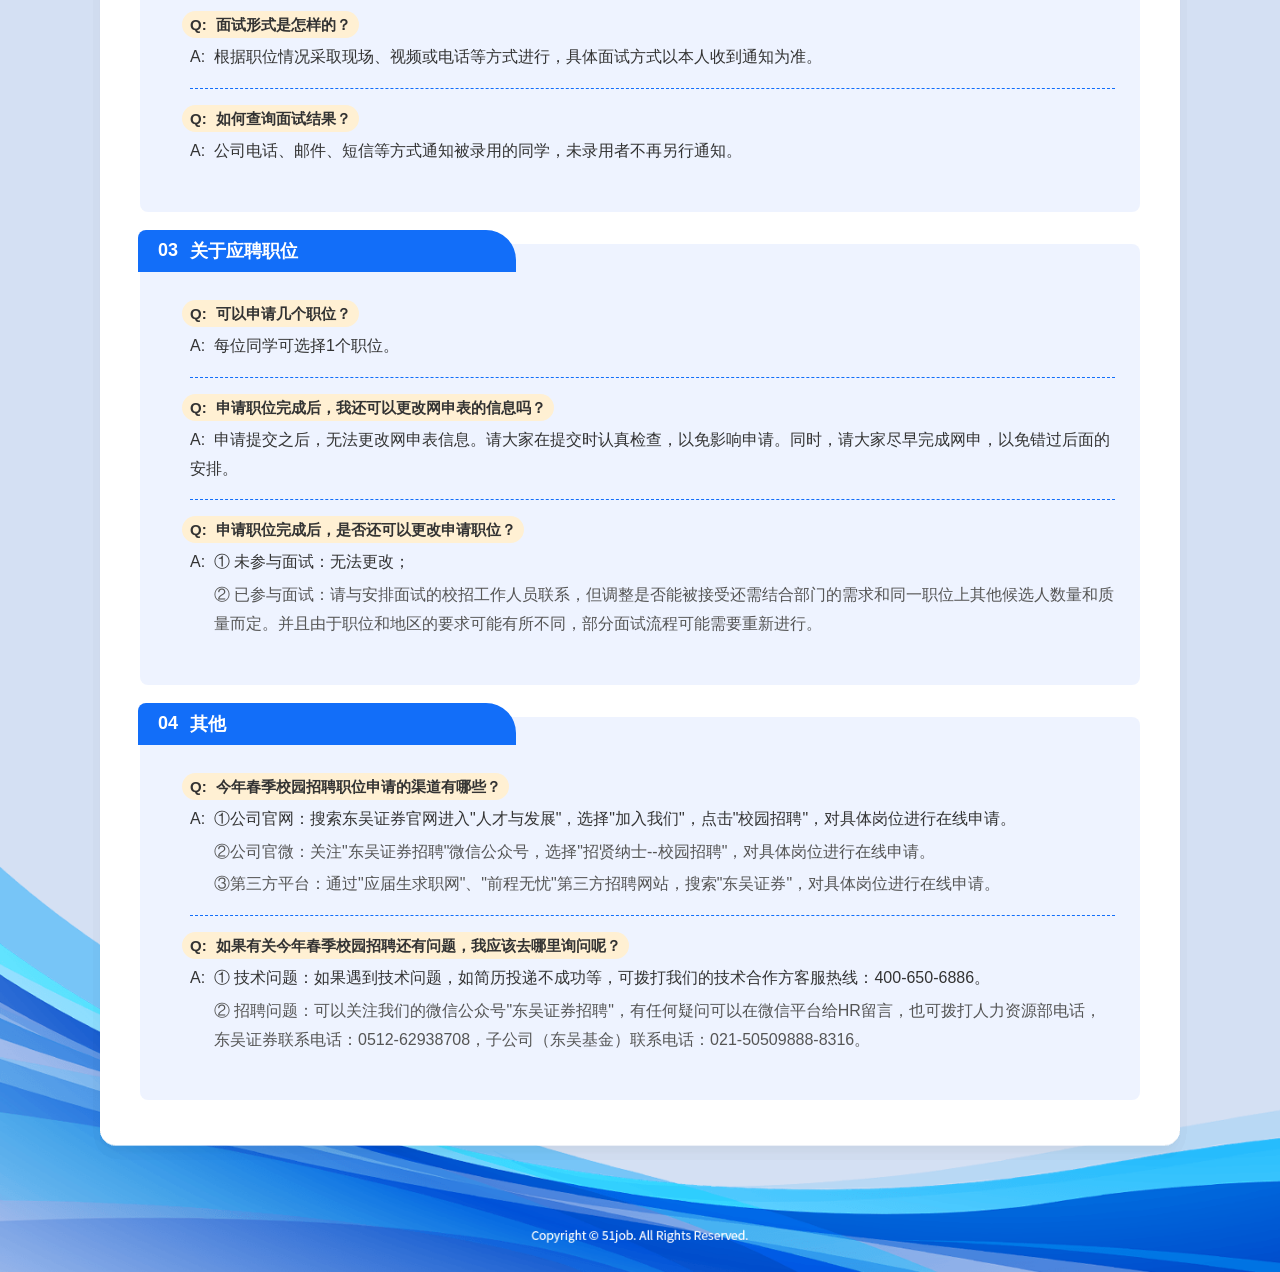
==== commit 1f9aaaeb: "更新" ====
--- a/qa.html
+++ b/qa.html
@@ -336,7 +336,7 @@
                             <p class="qa-row qa-answer"><span class="qa-label">A:</span>①
                                 技术问题：如果遇到技术问题，如简历投递不成功等，可拨打我们的技术合作方客服热线：400-650-6886。</p>
                             <p class="qa-note">②
-                                招聘问题：可以关注我们的微信公众号"东吴证券招聘"，有任何疑问可以在微信平台给HR留言，也可拨打人力资源部电话，东吴证券联系电话：0512-62938708，东吴证券子公司（东吴基金）联系电话：021-50509888-8316。
+                                招聘问题：可以关注我们的微信公众号"东吴证券招聘"，有任何疑问可以在微信平台给HR留言，也可拨打人力资源部电话，东吴证券联系电话：0512-62938708，子公司（东吴基金）联系电话：021-50509888-8316。
                             </p>
                         </div>
                     </div>
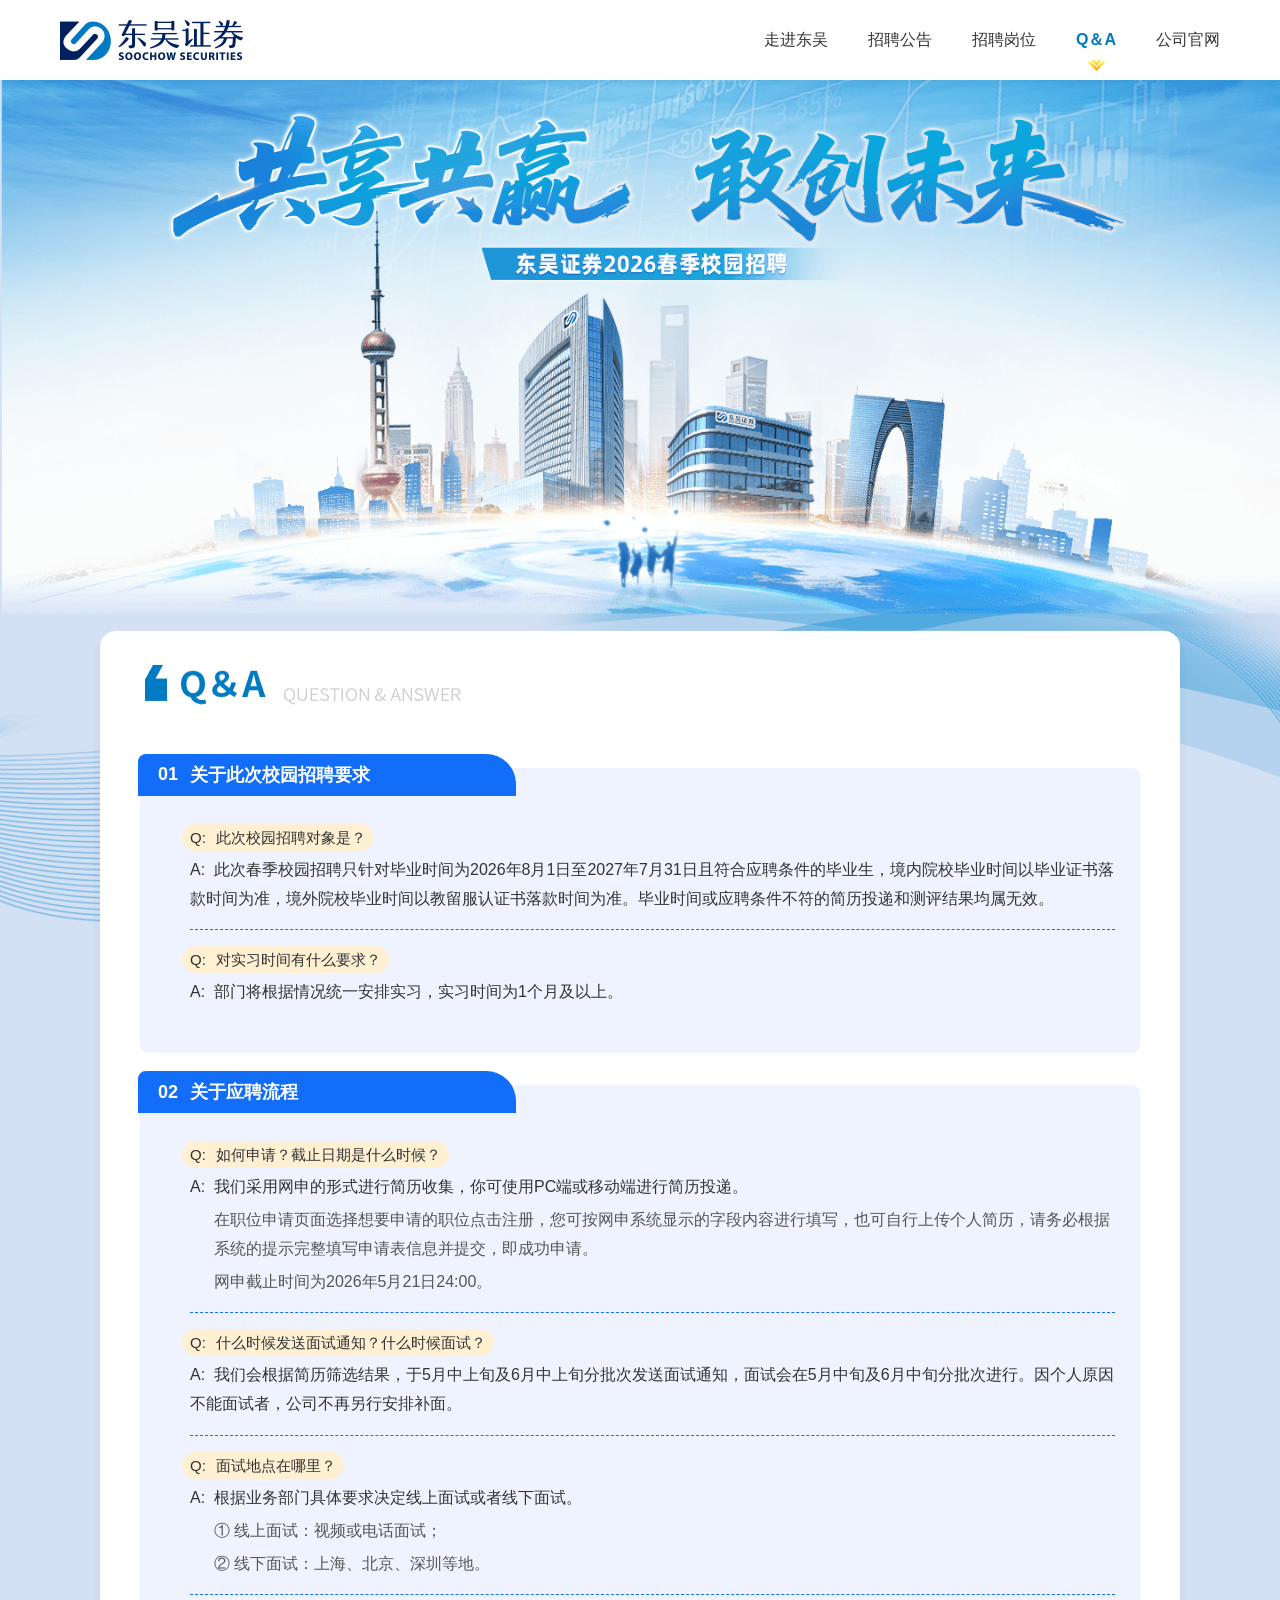
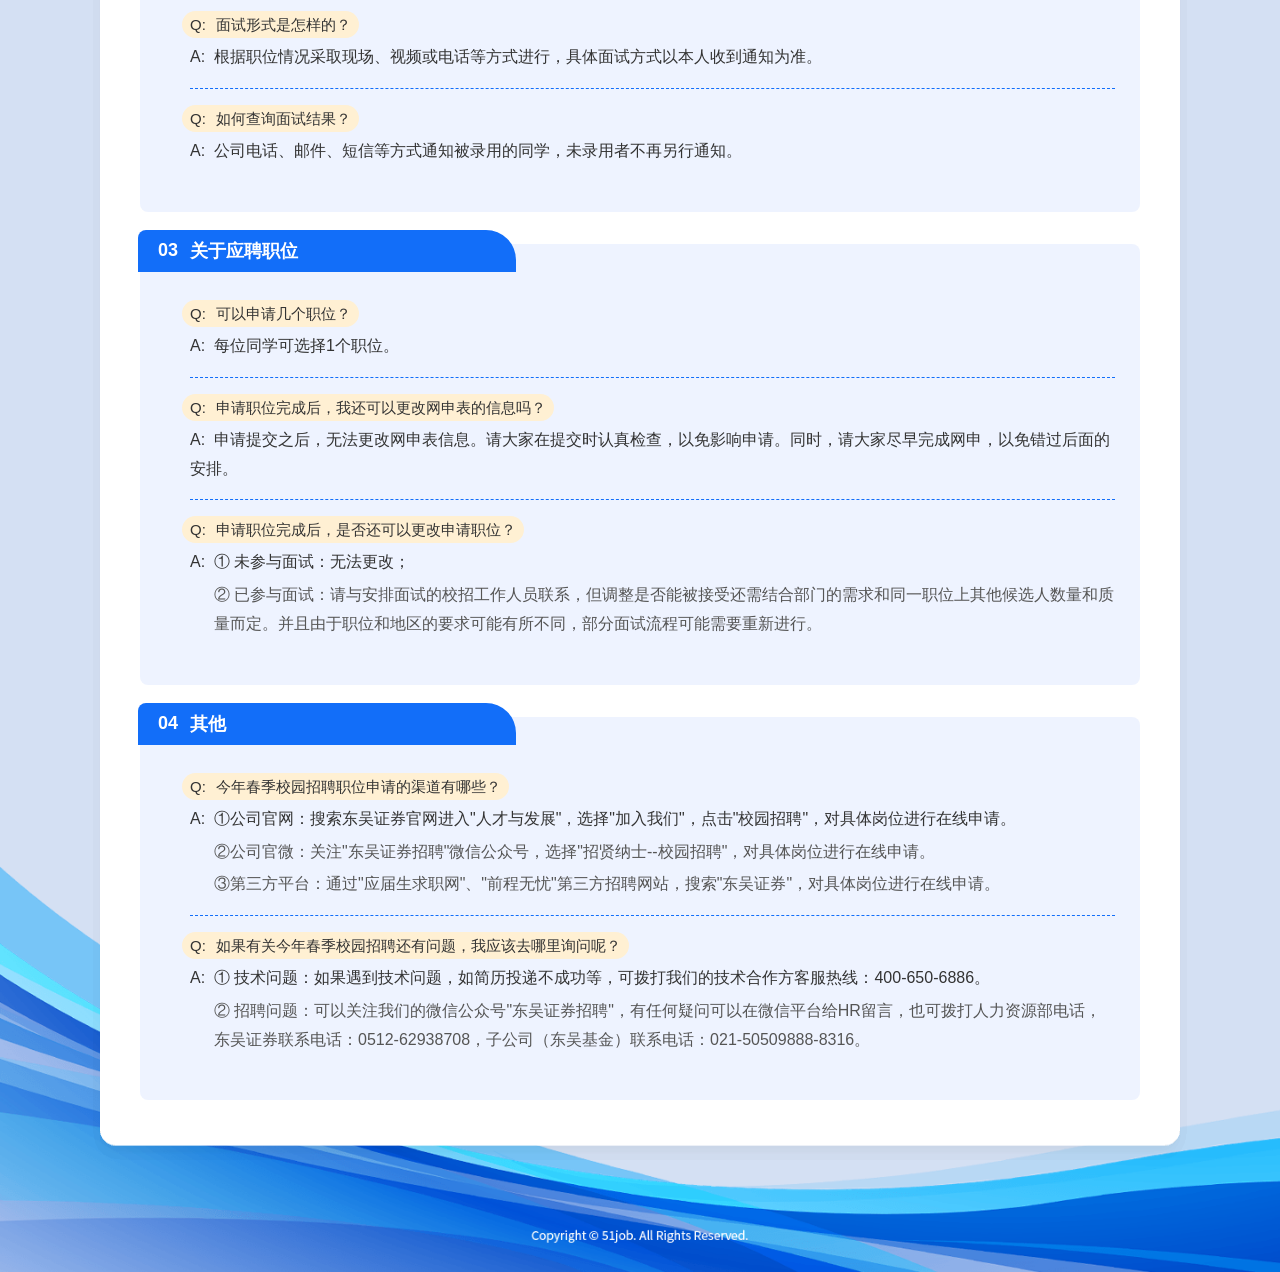
==== commit 9abc3c85: "改图改字" ====
--- a/qa.html
+++ b/qa.html
@@ -171,7 +171,6 @@
             background: #fff0d3;
             border-radius: 16px;
             padding: 0px 8px;
-            font-weight: 600;
             color: #333333;
             font-size: 15px;
             margin-bottom: 5px;
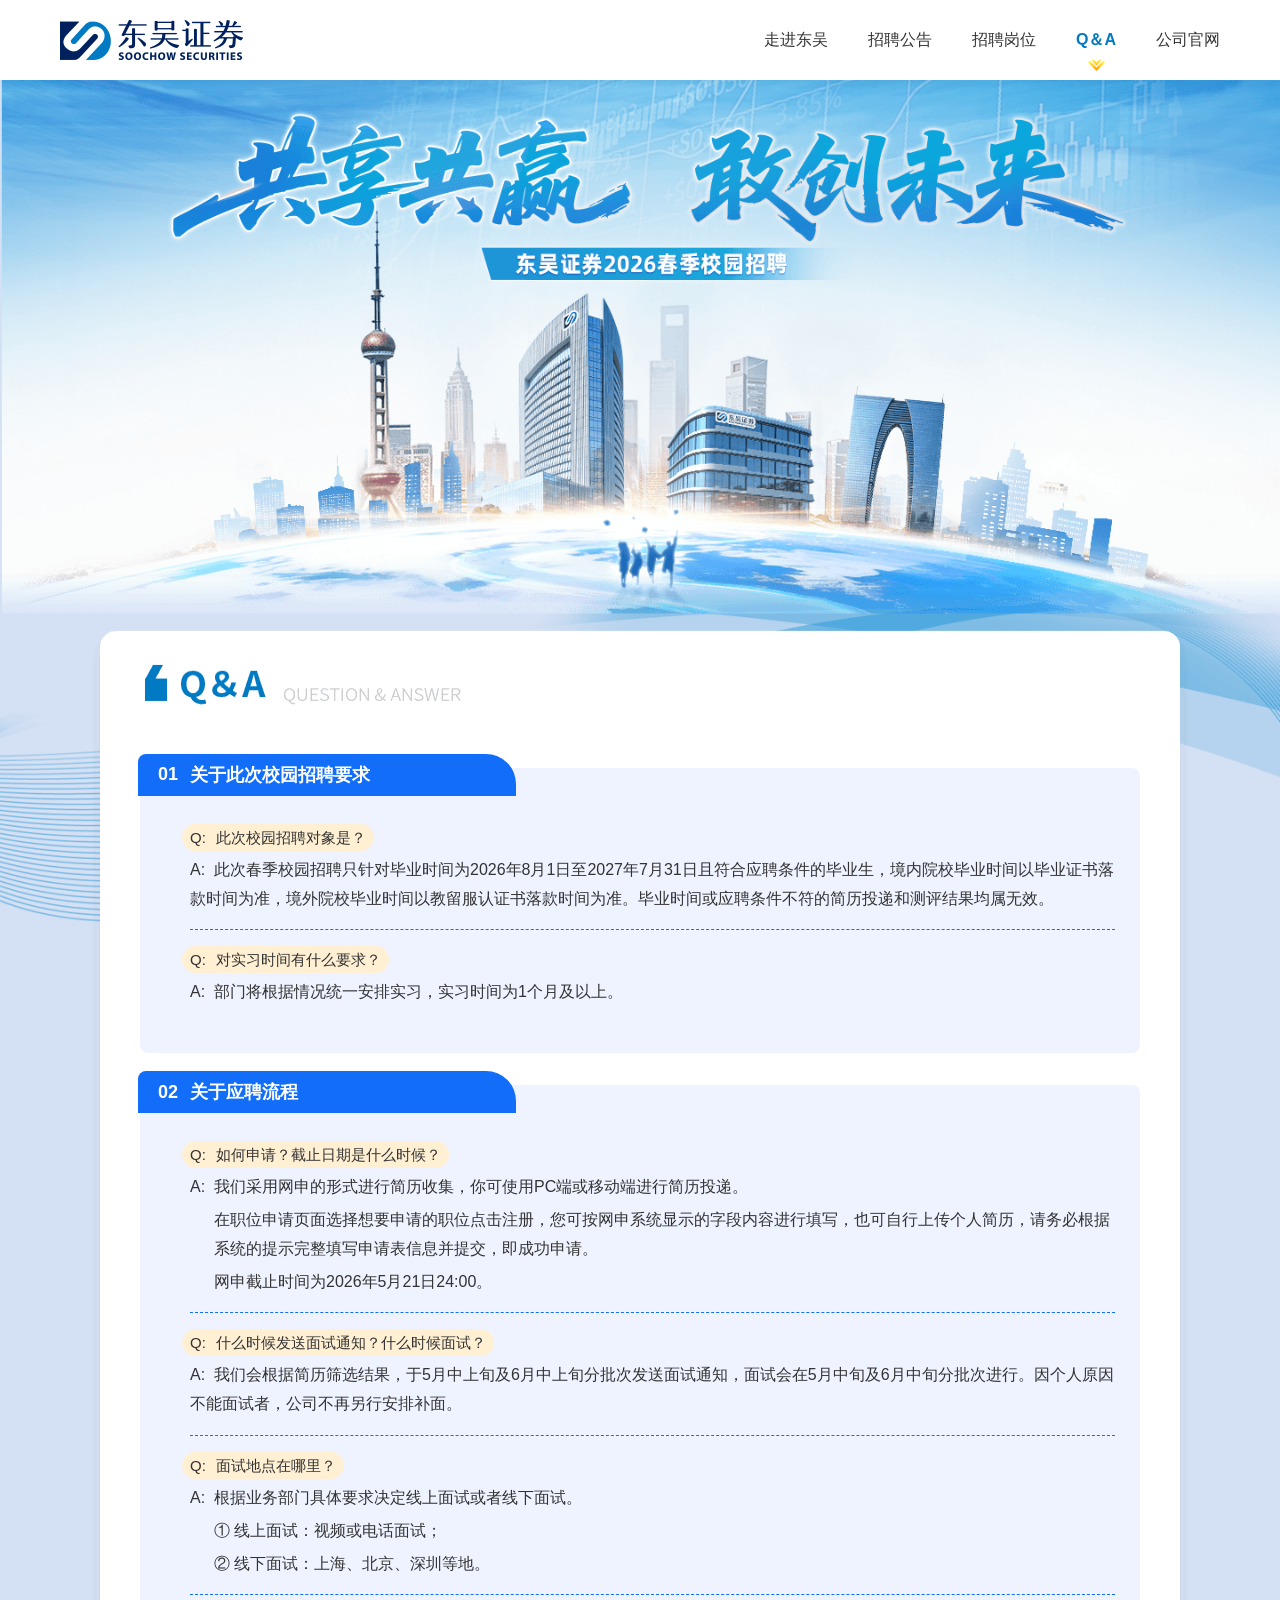
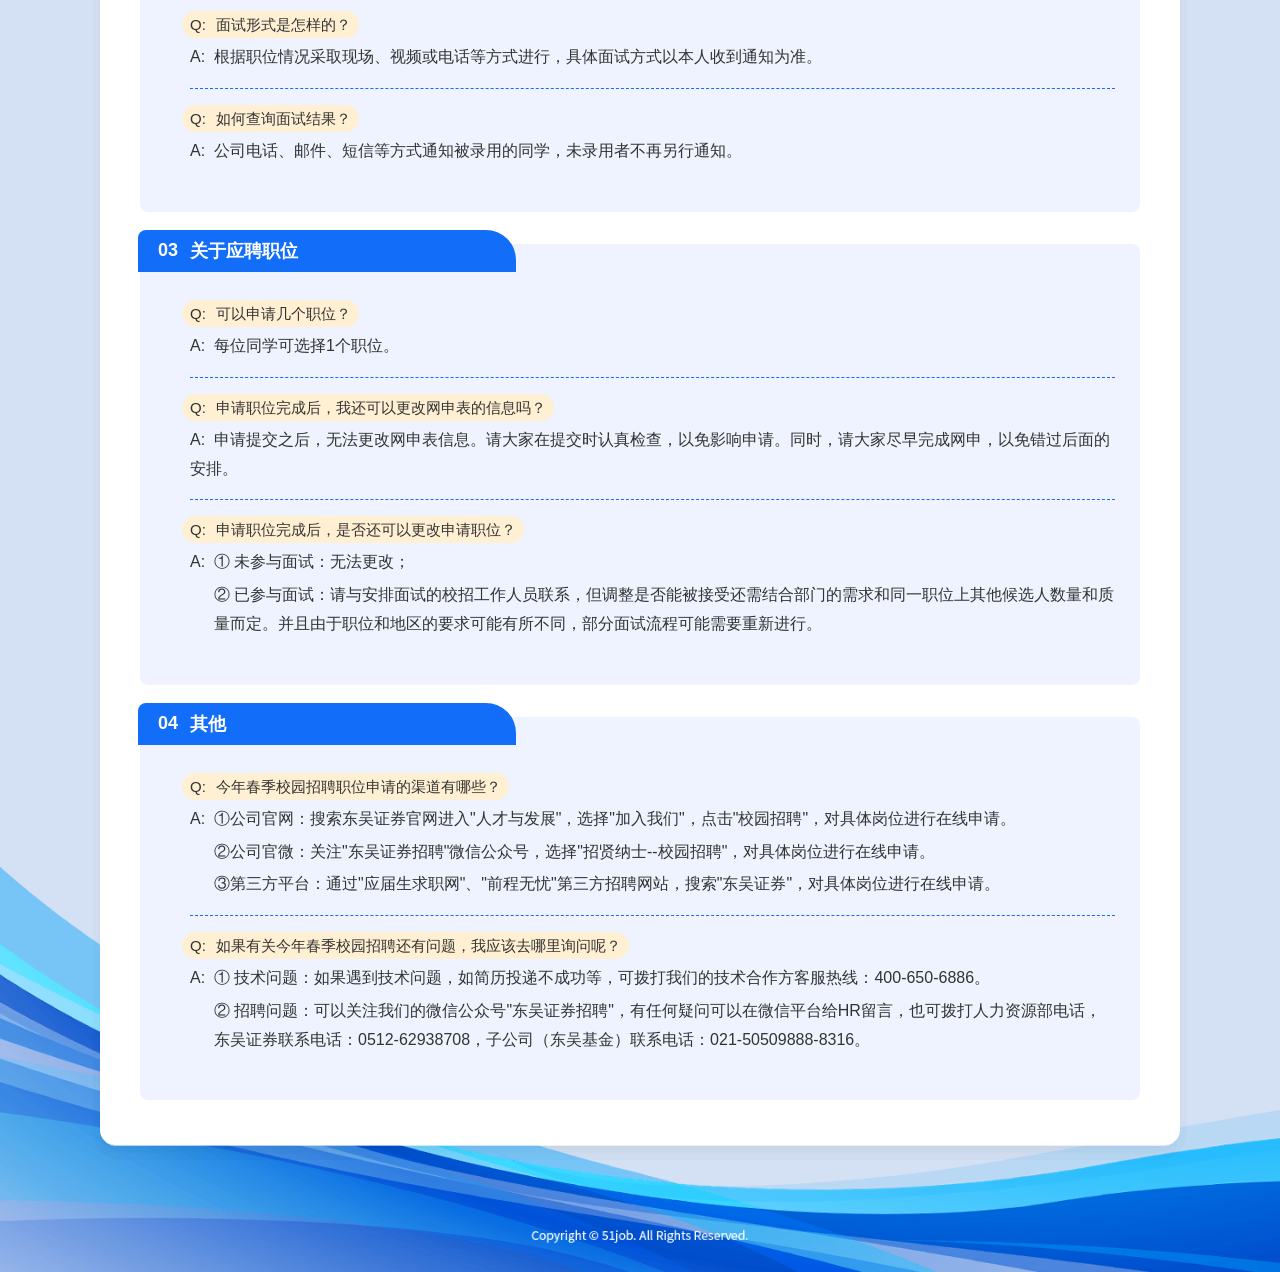
==== commit 4e4176a8: "改字体改颜色" ====
--- a/qa.html
+++ b/qa.html
@@ -193,7 +193,7 @@
         .qa-note {
             margin-top: 4px;
             padding-left: 24px;
-            color: #555;
+            color: #333333;
             font-size: 16px;
             line-height: 1.8;
             font-weight: 400;
@@ -359,4 +359,4 @@
     </script>
 </body>
 
-</html>+</html>
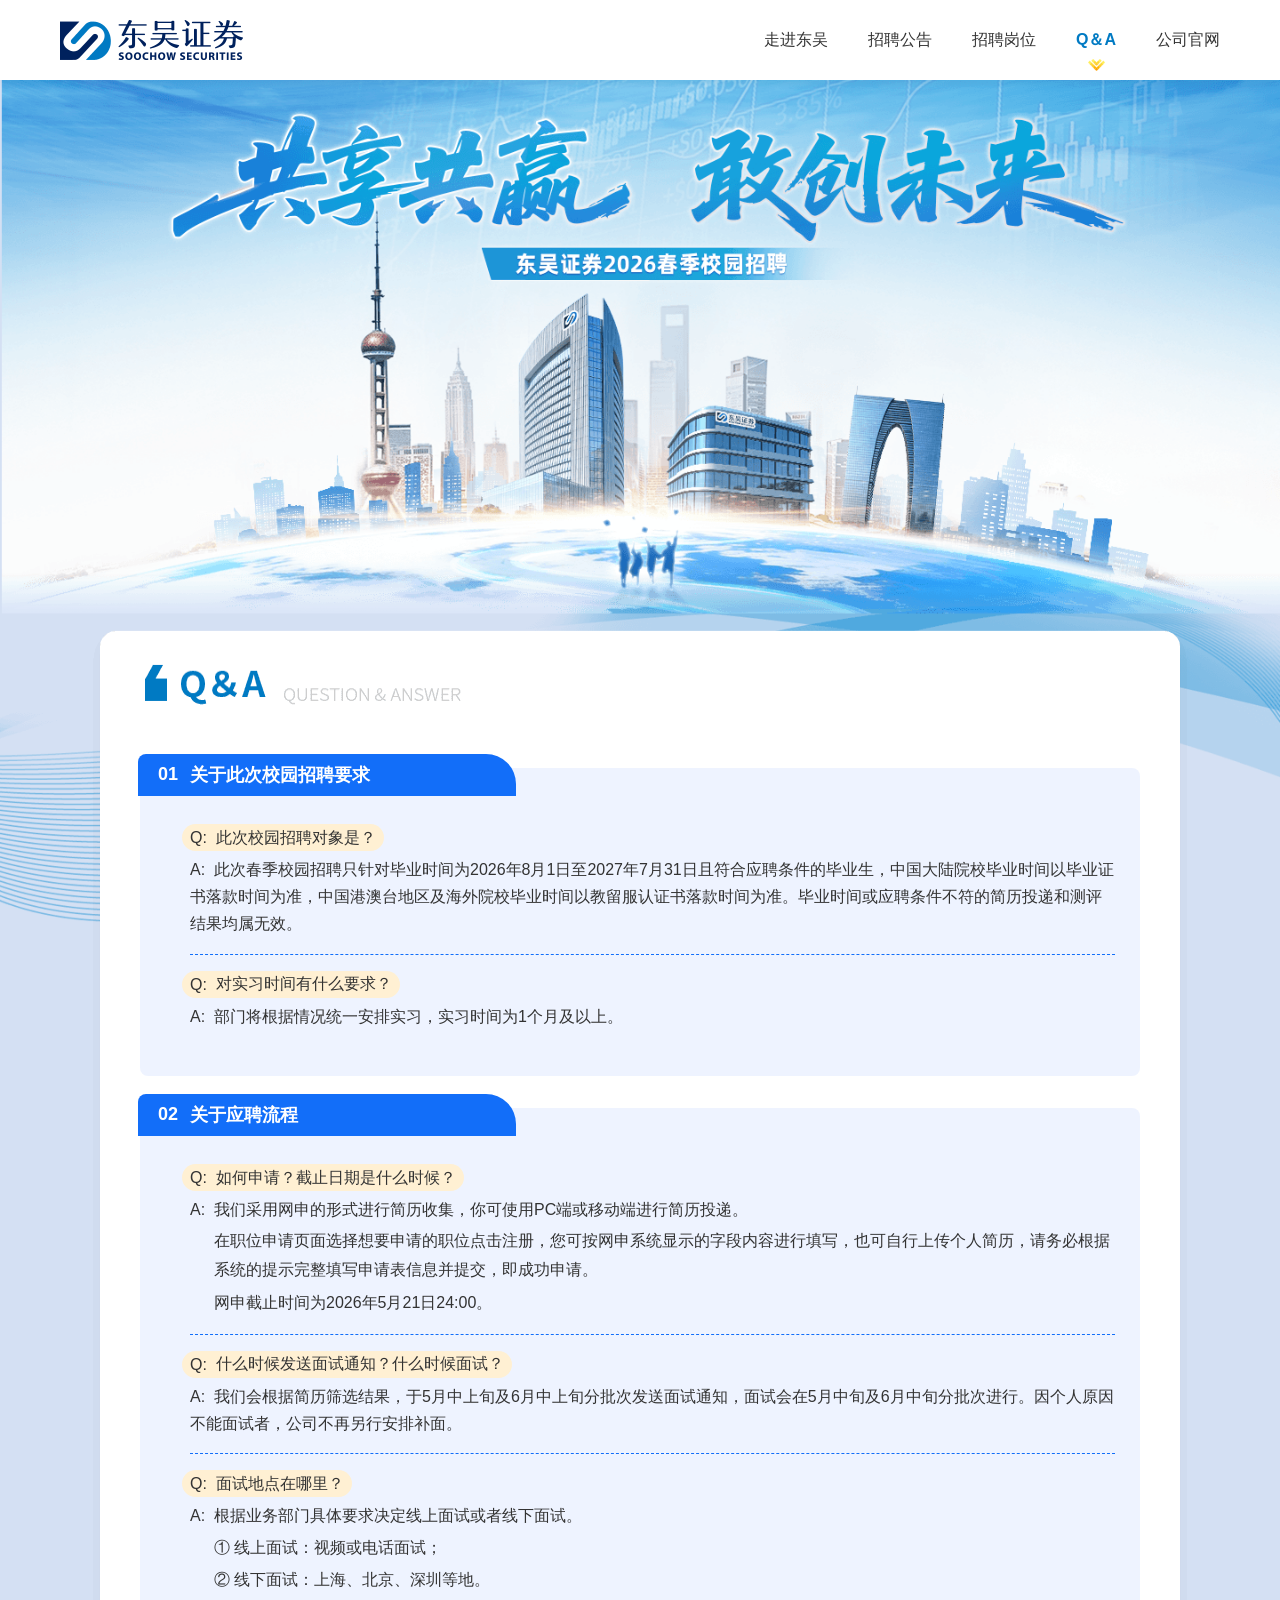
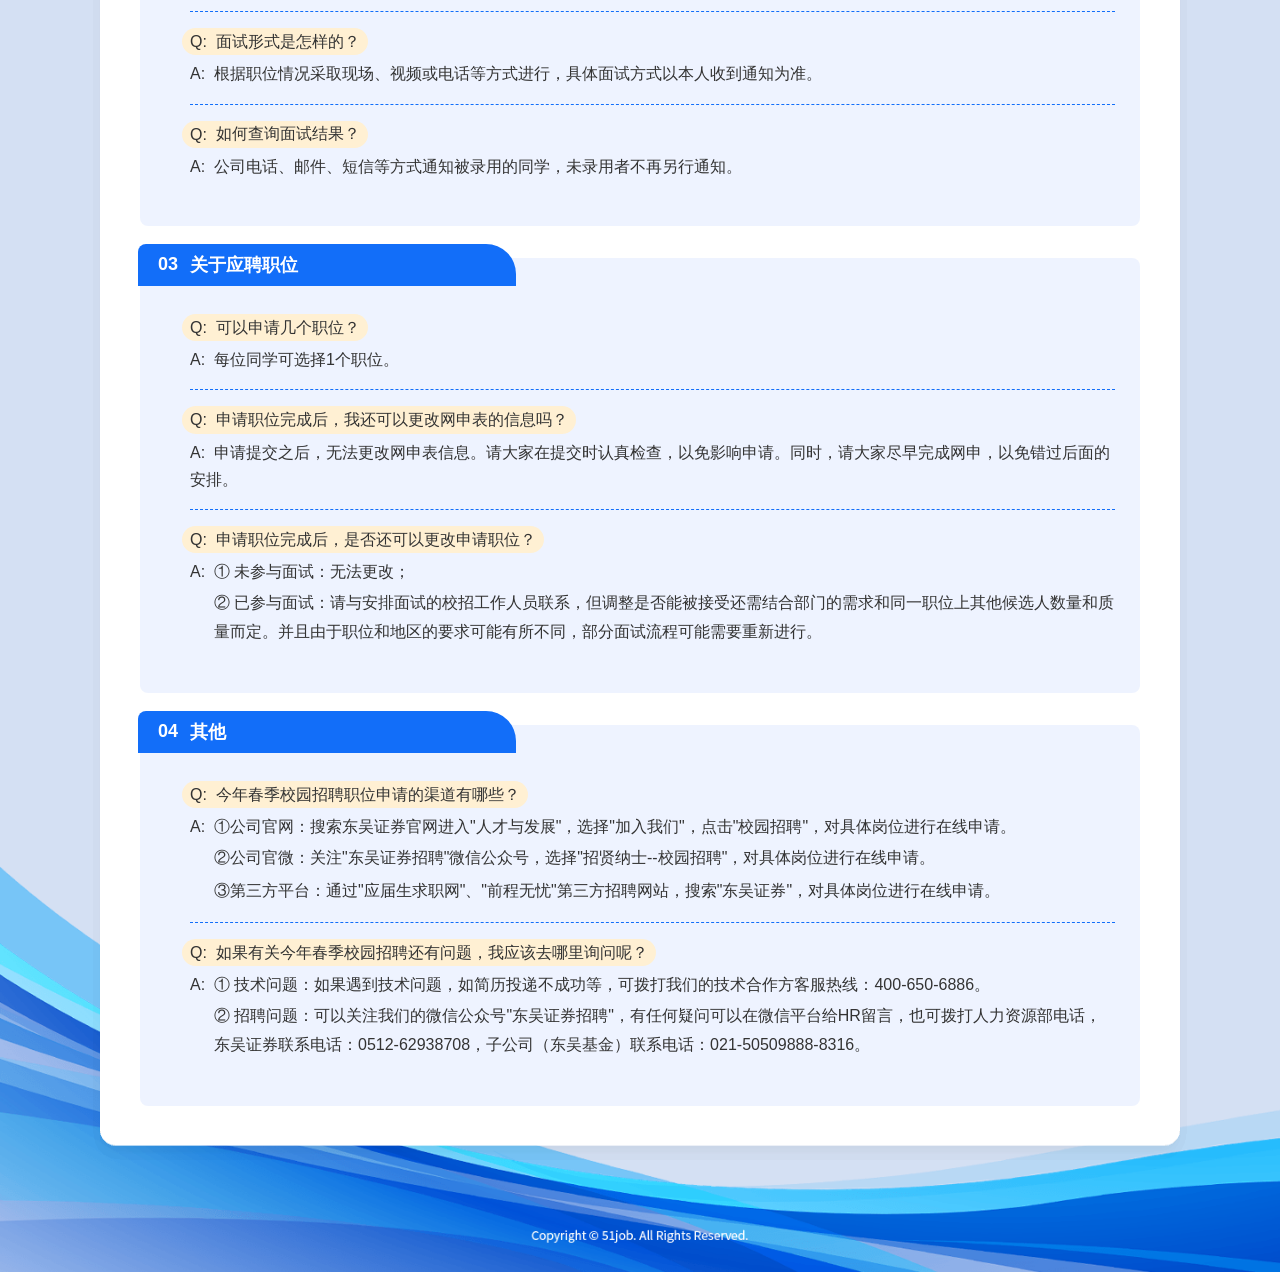
==== commit b03a6aa4: "更新" ====
--- a/qa.html
+++ b/qa.html
@@ -159,7 +159,7 @@
         .qa-row {
             color: #333333;
             font-size: 16px;
-            line-height: 1.8;
+            line-height: 1.7;
             font-weight: 400;
         }
 
@@ -172,8 +172,13 @@
             border-radius: 16px;
             padding: 0px 8px;
             color: #333333;
-            font-size: 15px;
+            font-size: 16px;
             margin-bottom: 5px;
+        }
+
+        .qa-question-text {
+            font-size: 16px;
+            line-height: 1.6;
         }
 
         .qa-answer {
@@ -239,13 +244,15 @@
                     </div>
                     <div class="qa-card-body">
                         <div class="qa-item">
-                            <p class="qa-row qa-question"><span class="qa-label">Q:</span>此次校园招聘对象是？</p>
-                            <p class="qa-row qa-answer"><span
-                                    class="qa-label">A:</span>此次春季校园招聘只针对毕业时间为2026年8月1日至2027年7月31日且符合应聘条件的毕业生，境内院校毕业时间以毕业证书落款时间为准，境外院校毕业时间以教留服认证书落款时间为准。毕业时间或应聘条件不符的简历投递和测评结果均属无效。
-                            </p>
-                        </div>
-                        <div class="qa-item">
-                            <p class="qa-row qa-question"><span class="qa-label">Q:</span>对实习时间有什么要求？</p>
+                            <p class="qa-row qa-question"><span class="qa-label">Q:</span><span
+                                    class="qa-question-text">此次校园招聘对象是？</span></p>
+                            <p class="qa-row qa-answer"><span
+                                    class="qa-label">A:</span>此次春季校园招聘只针对毕业时间为2026年8月1日至2027年7月31日且符合应聘条件的毕业生，中国大陆院校毕业时间以毕业证书落款时间为准，中国港澳台地区及海外院校毕业时间以教留服认证书落款时间为准。毕业时间或应聘条件不符的简历投递和测评结果均属无效。
+                            </p>
+                        </div>
+                        <div class="qa-item">
+                            <p class="qa-row qa-question"><span class="qa-label">Q:</span><span
+                                    class="qa-question-text">对实习时间有什么要求？</span></p>
                             <p class="qa-row qa-answer"><span class="qa-label">A:</span>部门将根据情况统一安排实习，实习时间为1个月及以上。</p>
                         </div>
                     </div>
@@ -258,7 +265,8 @@
                     </div>
                     <div class="qa-card-body">
                         <div class="qa-item">
-                            <p class="qa-row qa-question"><span class="qa-label">Q:</span>如何申请？截止日期是什么时候？</p>
+                            <p class="qa-row qa-question"><span class="qa-label">Q:</span><span
+                                    class="qa-question-text">如何申请？截止日期是什么时候？</span></p>
                             <p class="qa-row qa-answer"><span
                                     class="qa-label">A:</span>我们采用网申的形式进行简历收集，你可使用PC端或移动端进行简历投递。</p>
                             <p class="qa-note">
@@ -266,24 +274,28 @@
                             <p class="qa-note">网申截止时间为2026年5月21日24:00。</p>
                         </div>
                         <div class="qa-item">
-                            <p class="qa-row qa-question"><span class="qa-label">Q:</span>什么时候发送面试通知？什么时候面试？</p>
+                            <p class="qa-row qa-question"><span class="qa-label">Q:</span><span
+                                    class="qa-question-text">什么时候发送面试通知？什么时候面试？</span></p>
                             <p class="qa-row qa-answer"><span
                                     class="qa-label">A:</span>我们会根据简历筛选结果，于5月中上旬及6月中上旬分批次发送面试通知，面试会在5月中旬及6月中旬分批次进行。因个人原因不能面试者，公司不再另行安排补面。
                             </p>
                         </div>
                         <div class="qa-item">
-                            <p class="qa-row qa-question"><span class="qa-label">Q:</span>面试地点在哪里？</p>
+                            <p class="qa-row qa-question"><span class="qa-label">Q:</span><span
+                                    class="qa-question-text">面试地点在哪里？</span></p>
                             <p class="qa-row qa-answer"><span class="qa-label">A:</span>根据业务部门具体要求决定线上面试或者线下面试。</p>
                             <p class="qa-note">① 线上面试：视频或电话面试；</p>
                             <p class="qa-note">② 线下面试：上海、北京、深圳等地。</p>
                         </div>
                         <div class="qa-item">
-                            <p class="qa-row qa-question"><span class="qa-label">Q:</span>面试形式是怎样的？</p>
+                            <p class="qa-row qa-question"><span class="qa-label">Q:</span><span
+                                    class="qa-question-text">面试形式是怎样的？</span></p>
                             <p class="qa-row qa-answer"><span
                                     class="qa-label">A:</span>根据职位情况采取现场、视频或电话等方式进行，具体面试方式以本人收到通知为准。</p>
                         </div>
                         <div class="qa-item">
-                            <p class="qa-row qa-question"><span class="qa-label">Q:</span>如何查询面试结果？</p>
+                            <p class="qa-row qa-question"><span class="qa-label">Q:</span><span
+                                    class="qa-question-text">如何查询面试结果？</span></p>
                             <p class="qa-row qa-answer"><span
                                     class="qa-label">A:</span>公司电话、邮件、短信等方式通知被录用的同学，未录用者不再另行通知。</p>
                         </div>
@@ -297,17 +309,20 @@
                     </div>
                     <div class="qa-card-body">
                         <div class="qa-item">
-                            <p class="qa-row qa-question"><span class="qa-label">Q:</span>可以申请几个职位？</p>
+                            <p class="qa-row qa-question"><span class="qa-label">Q:</span><span
+                                    class="qa-question-text">可以申请几个职位？</span></p>
                             <p class="qa-row qa-answer"><span class="qa-label">A:</span>每位同学可选择1个职位。</p>
                         </div>
                         <div class="qa-item">
-                            <p class="qa-row qa-question"><span class="qa-label">Q:</span>申请职位完成后，我还可以更改网申表的信息吗？</p>
+                            <p class="qa-row qa-question"><span class="qa-label">Q:</span><span
+                                    class="qa-question-text">申请职位完成后，我还可以更改网申表的信息吗？</span></p>
                             <p class="qa-row qa-answer"><span
                                     class="qa-label">A:</span>申请提交之后，无法更改网申表信息。请大家在提交时认真检查，以免影响申请。同时，请大家尽早完成网申，以免错过后面的安排。
                             </p>
                         </div>
                         <div class="qa-item">
-                            <p class="qa-row qa-question"><span class="qa-label">Q:</span>申请职位完成后，是否还可以更改申请职位？</p>
+                            <p class="qa-row qa-question"><span class="qa-label">Q:</span><span
+                                    class="qa-question-text">申请职位完成后，是否还可以更改申请职位？</span></p>
                             <p class="qa-row qa-answer"><span class="qa-label">A:</span>① 未参与面试：无法更改；</p>
                             <p class="qa-note">②
                                 已参与面试：请与安排面试的校招工作人员联系，但调整是否能被接受还需结合部门的需求和同一职位上其他候选人数量和质量而定。并且由于职位和地区的要求可能有所不同，部分面试流程可能需要重新进行。
@@ -323,14 +338,16 @@
                     </div>
                     <div class="qa-card-body">
                         <div class="qa-item">
-                            <p class="qa-row qa-question"><span class="qa-label">Q:</span>今年春季校园招聘职位申请的渠道有哪些？</p>
+                            <p class="qa-row qa-question"><span class="qa-label">Q:</span><span
+                                    class="qa-question-text">今年春季校园招聘职位申请的渠道有哪些？</span></p>
                             <p class="qa-row qa-answer"><span
                                     class="qa-label">A:</span>①公司官网：搜索东吴证券官网进入"人才与发展"，选择"加入我们"，点击"校园招聘"，对具体岗位进行在线申请。</p>
                             <p class="qa-note">②公司官微：关注"东吴证券招聘"微信公众号，选择"招贤纳士--校园招聘"，对具体岗位进行在线申请。</p>
                             <p class="qa-note">③第三方平台：通过"应届生求职网"、"前程无忧"第三方招聘网站，搜索"东吴证券"，对具体岗位进行在线申请。</p>
                         </div>
                         <div class="qa-item">
-                            <p class="qa-row qa-question"><span class="qa-label">Q:</span>如果有关今年春季校园招聘还有问题，我应该去哪里询问呢？
+                            <p class="qa-row qa-question"><span class="qa-label">Q:</span><span
+                                    class="qa-question-text">如果有关今年春季校园招聘还有问题，我应该去哪里询问呢？</span>
                             </p>
                             <p class="qa-row qa-answer"><span class="qa-label">A:</span>①
                                 技术问题：如果遇到技术问题，如简历投递不成功等，可拨打我们的技术合作方客服热线：400-650-6886。</p>
@@ -359,4 +376,4 @@
     </script>
 </body>
 
-</html>
+</html>
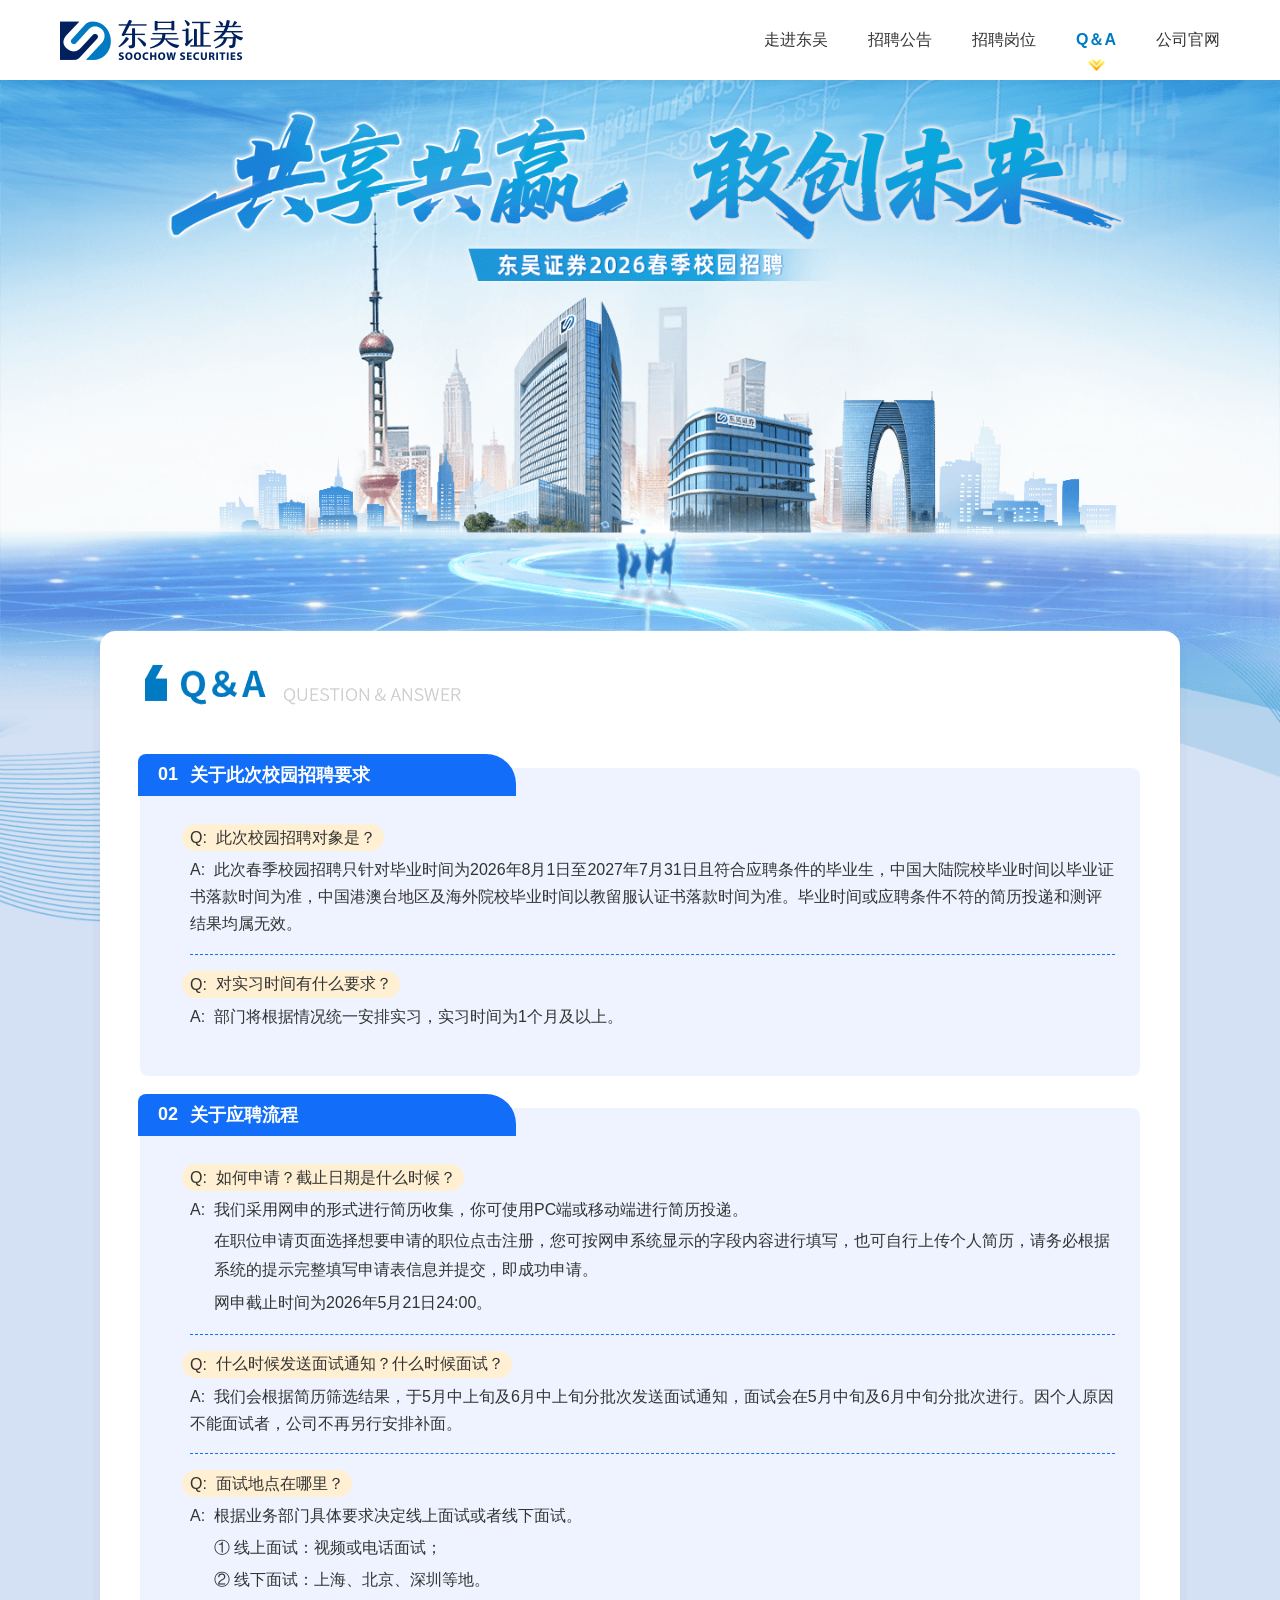
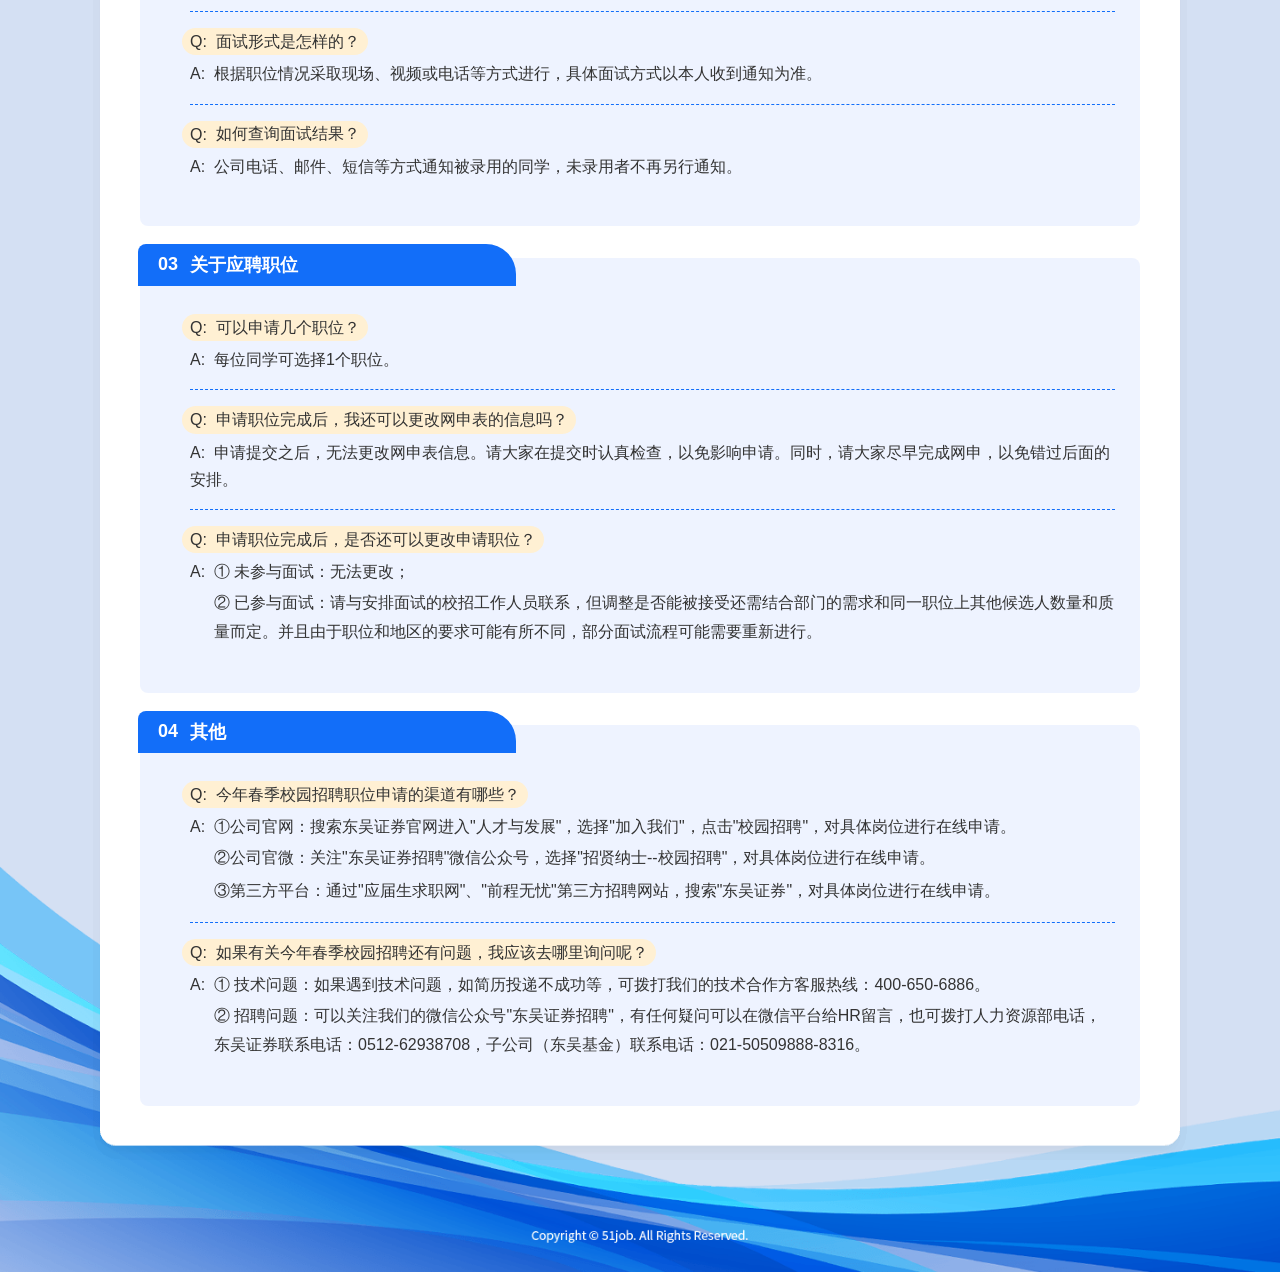
==== commit 94e55988: "换图" ====
--- a/qa.html
+++ b/qa.html
@@ -230,7 +230,7 @@
 
     <!-- Banner - 整图 -->
     <section class="banner">
-        <img src="./images/banner_1.png" alt="共享共赢 敢创未来" style="display:block;width: 100%; min-width: 1200px">
+        <img src="./images/banner_2.png" alt="共享共赢 敢创未来" style="display:block;width: 100%; min-width: 1200px">
     </section>
 
     <!-- Q & A -->
@@ -376,4 +376,4 @@
     </script>
 </body>
 
-</html>+</html>
